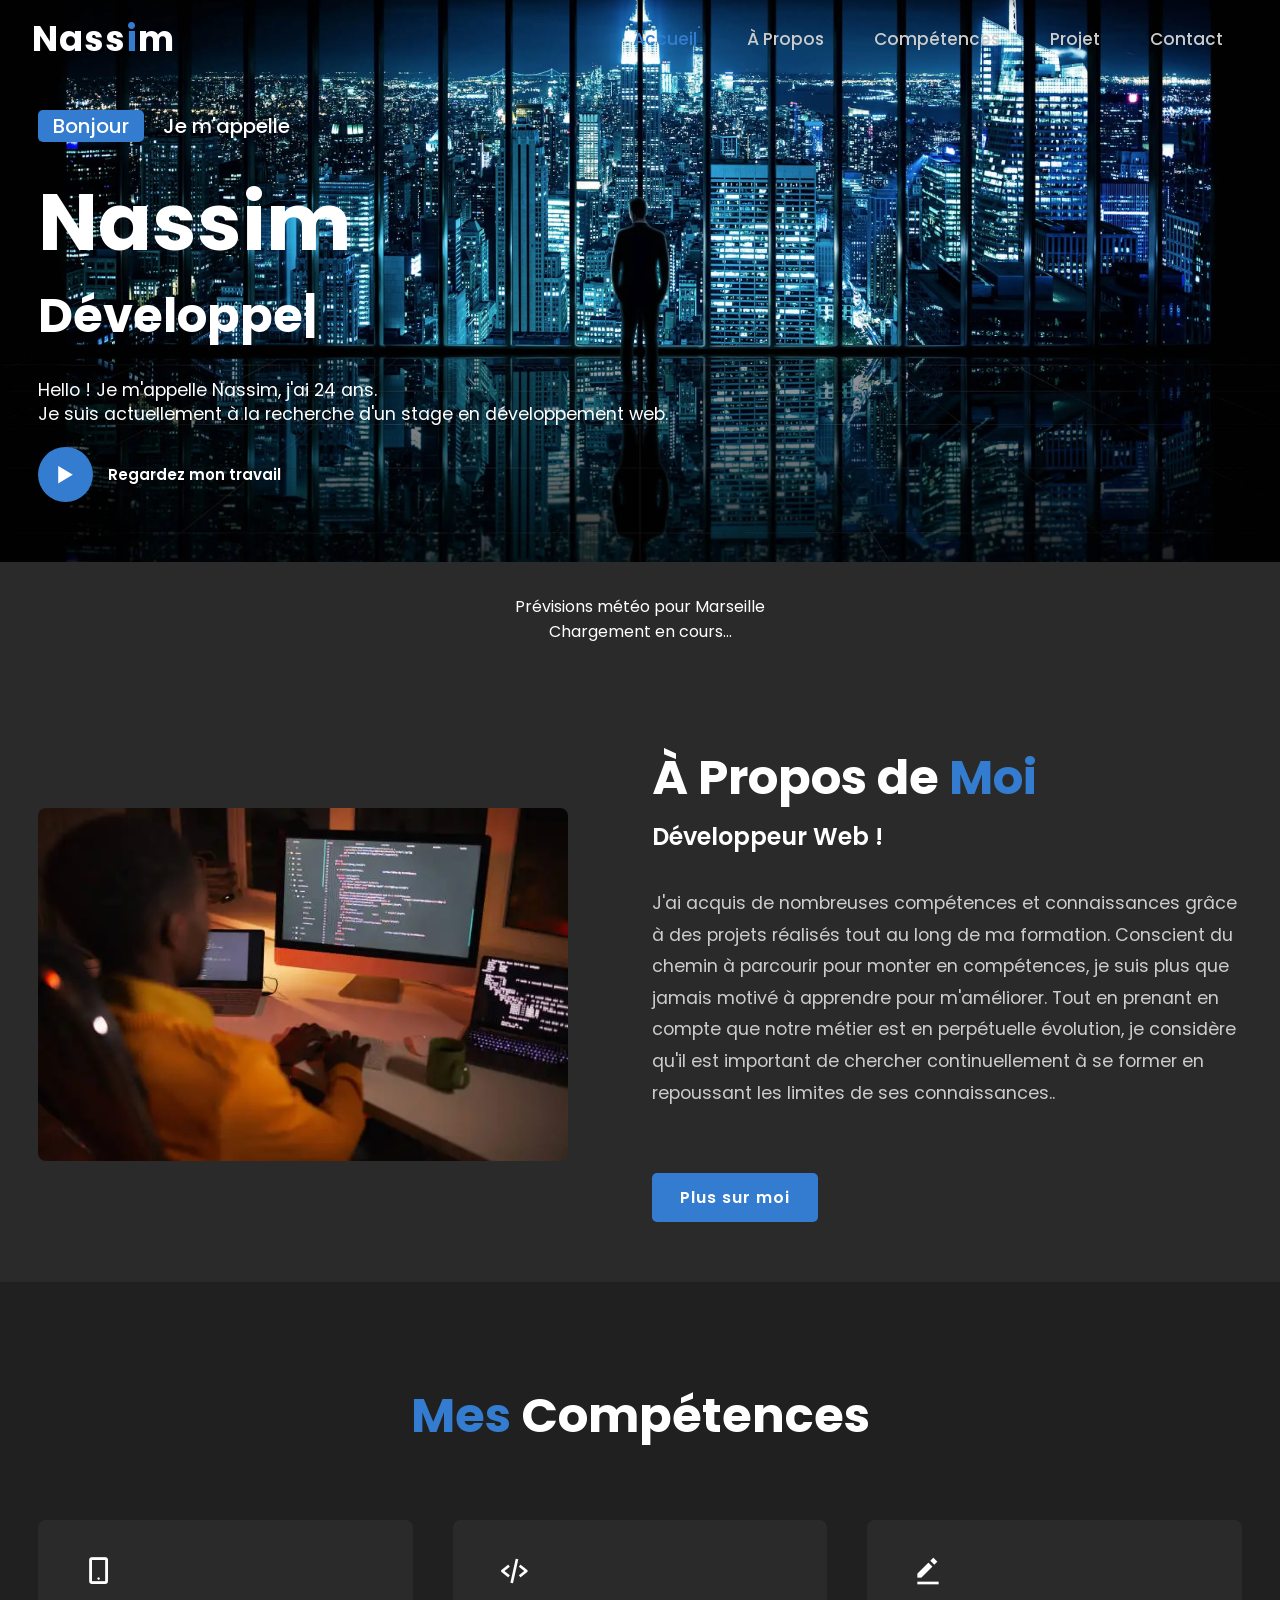
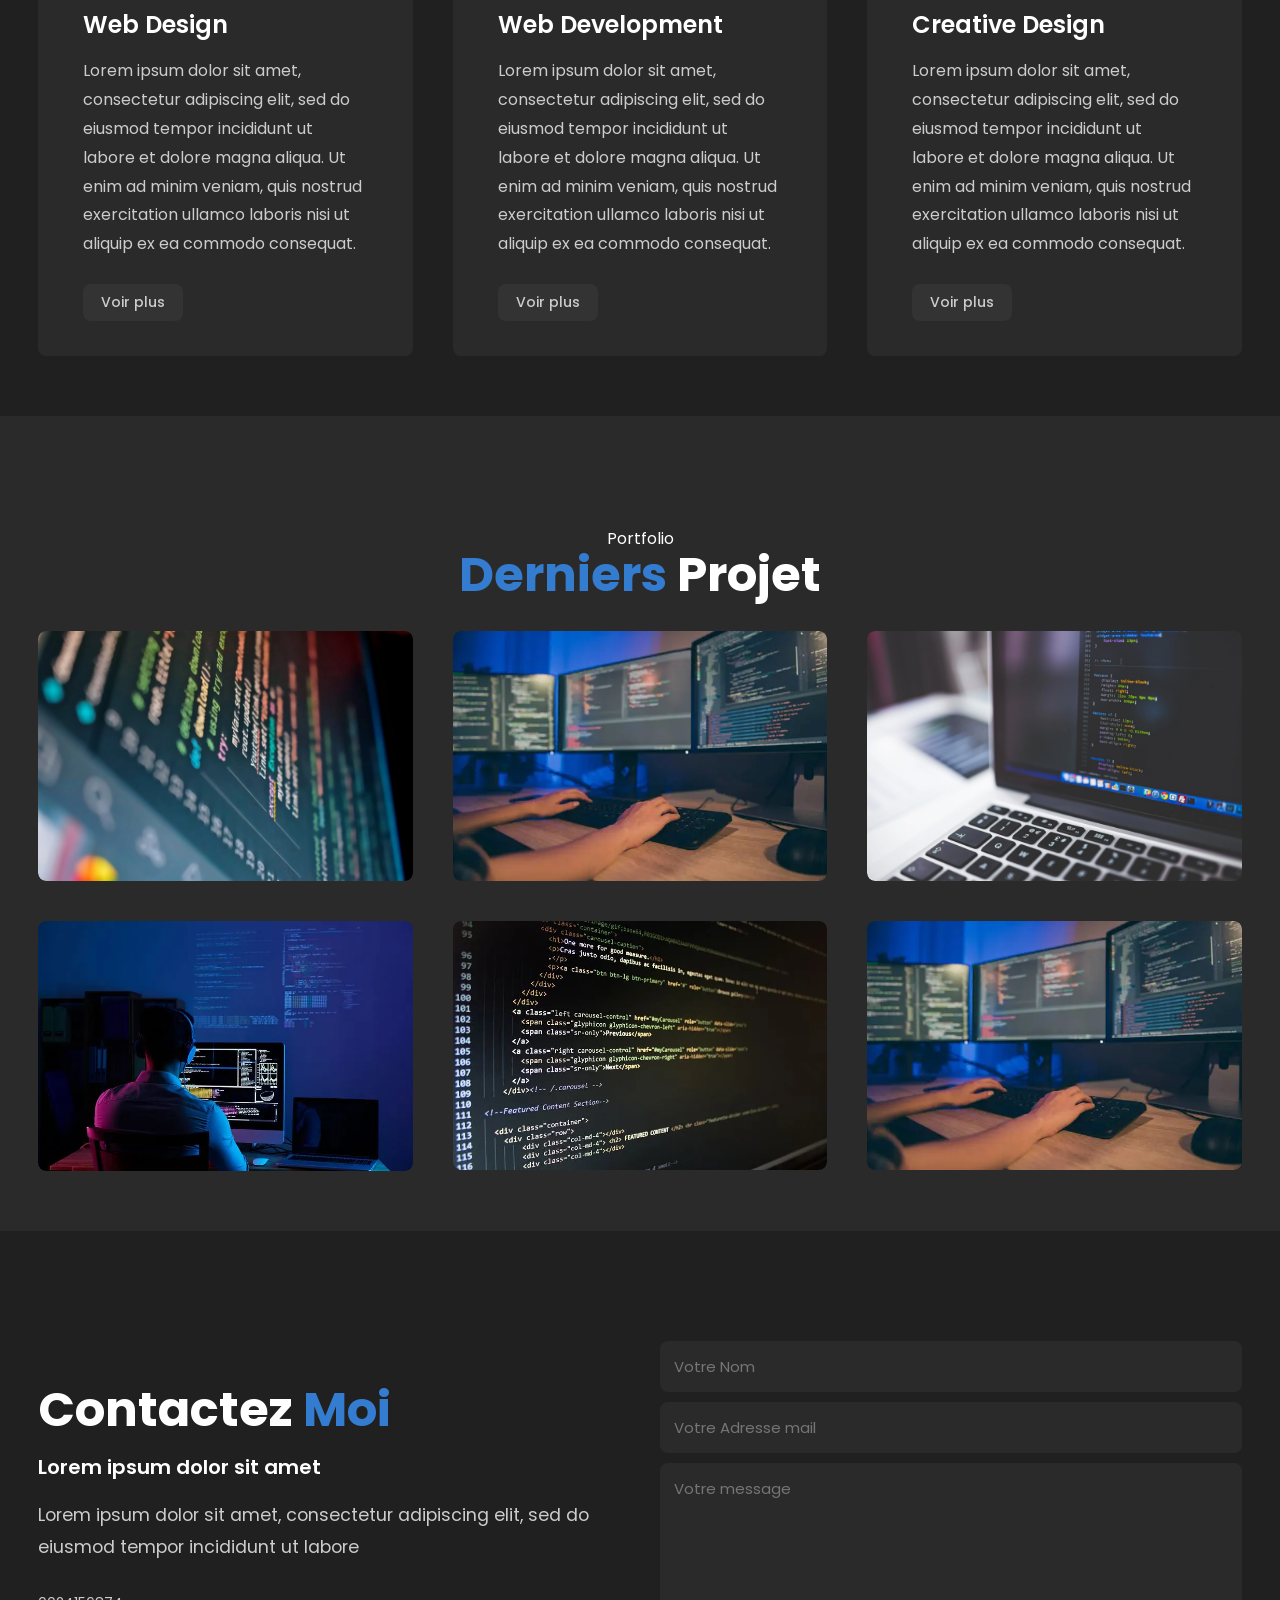
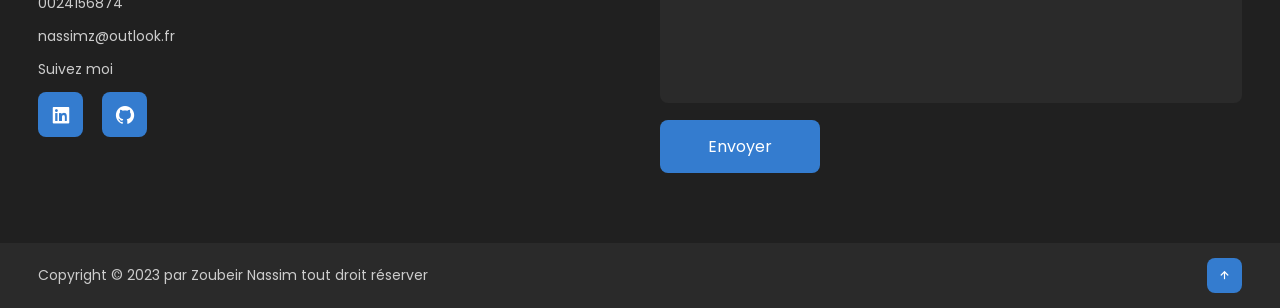
==== index.html @ 96581379 "ajout favicon" ====
<!DOCTYPE html>
<html lang="en">

<head>
    <meta charset="UTF-8">
    <meta http-equiv="X-UA-Compatible" content="IE=edge">
    <meta name="viewport" content="width=device-width, initial-scale=1.0">
    <title>Portfolio</title>
    <link rel="stylesheet" href="style.css">
    <link rel="icon" type="image/x-icon" href="/assets/img/Gotham.webp">
    <script src=" https://smtpjs.com/v3/smtp.js"></script>
    <link rel="stylesheet" href="https://unpkg.com/boxicons@latest/css/boxicons.min.css">
    <link rel="preconnect" href="https://fonts.googleapis.com">
    <link rel="preconnect" href="https://fonts.gstatic.com" crossorigin>
    <link href="https://fonts.googleapis.com/css2?family=Poppins:wght@300;400;500;600;700;800;900&display=swap"
        rel="stylesheet">
</head>

<body>
    <!-- NAVBAR -->
    <header>
        <a href="#" class="logo">Nass<span>i</span>m</a>

        <ul class="navlist">
            <li><a href="#home" class="active">Accueil</a></li>
            <li><a href="#about">À Propos</a></li>
            <li><a href="#services">Compétences</a></li>
            <li><a href="#portfolio">Projet</a></li>
            <li><a href="#contact">Contact</a></li>
        </ul>

        <div class="bx bx-menu" id="menu-icon">

        </div>
    </header>

    <!-- HOME -->
    <section class="home" id="home">
        <div class="home-text">
            <div class="slide">
                <span class="one">Bonjour</span>
                <span class="two" id="two">Je m'appelle</span>
            </div>
            <h1>Nassim</h1>
            <h2 id="dev">Développeur<span> Web.</span></h2>
            <p>Hello ! Je m'appelle Nassim, j'ai 24 ans. <br>
                Je suis actuellement à la recherche d'un stage en développement web.</p>
            <div class="button">
                <a href="https://github.com/NassimZoubeir" target="_blank" class="btn2"><span><i
                            class='bx bx-play'></i></span>Regardez mon travail</a>
            </div>
        </div>
    </section>

    <!-- ABOUT -->
    <div id="weather">
        <p>Prévisions météo pour Marseille</p>
        <p>Chargement en cours...</p>
    </div>

    <section class="about" id="about">
        <div class="about-img">
            <img src="assets/img/projet1.webp" alt="Image Goku">
        </div>

        <div class="about-text">
            <h2>À Propos de <span>Moi</span></h2>
            <h3>Développeur Web !</h3>
            <p>J'ai acquis de nombreuses compétences et connaissances grâce à des projets réalisés tout au long de ma
                formation.
                Conscient du chemin à parcourir pour monter en compétences, je suis plus que jamais motivé à apprendre
                pour
                m'améliorer.
                Tout en prenant en compte que notre métier est en perpétuelle évolution, je considère qu'il est
                important de
                chercher continuellement à se former en repoussant les limites de ses connaissances..</p>
            <a href="https://github.com/NassimZoubeir" target="_blank" class="btn">Plus sur moi</a>
        </div>
    </section>

    <!-- COMPETENCES -->
    <section class="services" id="services">
        <div class="main-text">
            <h2><span>Mes</span> Compétences</h2>
        </div>

        <div class="services-content">
            <div class="box">
                <div class="s-icons">
                    <i class='bx bx-mobile-alt'></i>
                </div>
                <h3>Web Design</h3>
                <p>Lorem ipsum dolor sit amet, consectetur adipiscing elit, sed do eiusmod tempor incididunt
                    ut labore et dolore magna aliqua. Ut enim ad minim veniam,
                    quis nostrud exercitation ullamco laboris nisi ut aliquip ex ea commodo consequat.
                </p>
                <a href="#" class="read">Voir plus</a>
            </div>

            <div class="box">
                <div class="s-icons">
                    <i class='bx bx-code-alt'></i>
                </div>
                <h3>Web Development</h3>
                <p>Lorem ipsum dolor sit amet, consectetur adipiscing elit, sed do eiusmod tempor incididunt
                    ut labore et dolore magna aliqua. Ut enim ad minim veniam,
                    quis nostrud exercitation ullamco laboris nisi ut aliquip ex ea commodo consequat.
                </p>
                <a href="#" class="read">Voir plus</a>
            </div>

            <div class="box">
                <div class="s-icons">
                    <i class='bx bxs-edit-alt'></i>
                </div>
                <h3>Creative Design</h3>
                <p>Lorem ipsum dolor sit amet, consectetur adipiscing elit, sed do eiusmod tempor incididunt
                    ut labore et dolore magna aliqua. Ut enim ad minim veniam,
                    quis nostrud exercitation ullamco laboris nisi ut aliquip ex ea commodo consequat.
                </p>
                <a href="#" class="read">Voir plus</a>
            </div>
        </div>
    </section>

    <!-- PROJET -->
    <section class="portfolio" id="portfolio">
        <div class="main-text">
            <p>Portfolio</p>
            <h2><span>Derniers</span> Projet</h2>
        </div>

        <div class="portfolio-content">
            <div class="row">
                <img src="assets/img/projet8.webp" alt="Projet 1" rel="preload">
                <div class="layer">
                    <h3> One Piece</h3>
                    <p>Site sur le manga One Piece</p>
                    <a href="https://github.com/NassimZoubeir/One-piece" target="_blank">
                        <i class='bx bx-link-external'></i>
                    </a>
                </div>
            </div>

            <div class="row">
                <img src="assets/img/projet2.webp" alt="Projet 2" rel="preload">
                <div class="layer">
                    <h3> Formulaire</h3>
                    <p>Formulaire d'inscription contenant une vérification</p>
                    <a href="https://github.com/NassimZoubeir/Formulaire-Js" target="_blank">
                        <i class='bx bx-link-external'></i>
                    </a>
                </div>
            </div>

            <div class="row">
                <img src="assets/img/projet3.webp" alt="Projet 3" rel="preload">
                <div class="layer">
                    <h3> Cinéma</h3>
                    <p>Site sur le cinéma permettant de rechercher des films</p>
                    <a href="https://github.com/NassimZoubeir/Projet-Film">
                        <i class='bx bx-link-external'></i>
                    </a>
                </div>
            </div>

            <div class="row">
                <img src="assets/img/projet4.webp" alt="Projet 4" rel="preload">
                <div class="layer">
                    <h3>Marvel</h3>
                    <p>Appel à une API marvel affichant des personnages et leurs caractéristiques</p>
                    <a href="https://github.com/NassimZoubeir/Api-Marvel" target="_blank">
                        <i class='bx bx-link-external'></i>
                    </a>
                </div>
            </div>

            <div class="row">
                <img src="assets/img/projet5.webp" alt="Projet 5" rel="preload">
                <div class="layer">
                    <h3>Projet Chien</h3>
                    <p>Création d'un chien en HTML CSS</p>
                    <a href="https://github.com/NassimZoubeir/Projet-Chien">
                        <i class='bx bx-link-external'></i>
                    </a>
                </div>
            </div>

            <div class="row">
                <img src="assets/img/projet2.webp" alt="Projet 6" rel="preload">
                <div class="layer">
                    <h3> Visual Design</h3>
                    <p>Check out 10 Best Design's updates for the top web design &
                        development companies.</p>
                    <a href="#">
                        <i class='bx bx-link-external'></i>
                    </a>
                </div>
            </div>
        </div>
    </section>

    <!-- CONTACT -->
    <section class="contact" id="contact">
        <div class="contact-text">
            <h2>Contactez <span>Moi</span></h2>
            <h3>Lorem ipsum dolor sit amet</h3>
            <p>Lorem ipsum dolor sit amet, consectetur adipiscing elit, sed do eiusmod tempor incididunt ut labore</p>
            <div class="list">
                <ul>
                    <li><a href="#">0024156874</a></li>
                    <li><a href="#">nassimz@outlook.fr</a></li>
                    <li><a href="#">Suivez moi</a></li>
                </ul>
            </div>

            <div class="contact-icons">
                <a href="https://www.linkedin.com/in/nassim-zoubeir-7a079b218/" target="_blank"><i
                        class='bx bxl-linkedin-square'></i></a>
                <a href="https://github.com/NassimZoubeir?tab=overview&from=2023-05-01&to=2023-05-08" target="_blank"><i
                        class='bx bxl-github'></i></a>
            </div>
        </div>

        <div class="contact-form">
            <form action="#" class="form-contact">
                <input id="name" type="text" placeholder="Votre Nom">
                <input id="email" type="email" placeholder="Votre Adresse mail" required>
                <textarea id="message" cols="35" rows="10" placeholder="Votre message"></textarea>
                <input id="submit" type="submit" value="Envoyer" class="submit">
            </form>
        </div>
    </section>

    <!-- FOOTER  -->
    <div class="end">
        <div class="last-text">
            <p>Copyright © 2023 par Zoubeir Nassim tout droit réserver</p>
        </div>

        <div class="top">
            <a href="#home"><i class='bx bx-up-arrow-alt'></i></a>
        </div>
    </div>

    <script src="main.js"></script>
</body>

</html>
---- style.css ----
* {
    padding: 0;
    margin: 0;
    box-sizing: border-box;
    font-family: 'Poppins', sans-serif;
    text-decoration: none;
    list-style: none;
    scroll-behavior: smooth;
}

:root {
    --bg-color: #2a2a2a;
    --second-bg-color: #202020;
    --text-color: #fff;
    --second-color: #ccc;
    --main-color: rgb(52, 124, 207);
    --big-font: 5rem;
    --h2-font: 3rem;
    --p-font: 1.1rem;
}

body {
    background-color: var(--bg-color);
    color: var(--text-color)
}

/*----------------------------------------------------------------------------------- NAVBAR -------------------------------------------------------------------------------------- */
header {
    position: fixed;
    width: 100%;
    top: 0;
    right: 0;
    z-index: 1000;
    display: flex;
    align-items: center;
    justify-content: space-between;
    background: transparent;
    padding: 22px 15%;
    border-bottom: 1px solid transparent;
    transition: all .45s ease;
}

.logo {
    color: var(--text-color);
    font-size: 35px;
    font-weight: 700;
    letter-spacing: 1px;
}

span {
    color: var(--main-color);
}

.navlist {
    display: flex;
}

.navlist a {
    color: var(--second-color);
    font-size: 17px;
    font-weight: 500;
    margin: 0 25px;
    transition: all .45s ease;
}

.navlist a:hover {
    color: var(--main-color)
}

.navlist a.active {
    color: var(--main-color)
}

#menu-icon {
    font-size: 35px;
    color: var(--text-color);
    z-index: 10001;
    cursor: pointer;
    margin-left: 25px;
    display: none;
}

/*----------------------------------------------------------------------------------- HOME -------------------------------------------------------------------------------------- */
section {
    padding: 160px 15% 120px;
    height: 100vh;
}

.home {
    position: relative;
    width: 100%;
    background-image: url(/assets/img/Gotham.webp);
    background-size: cover;
    background-position: center;
    display: flex;
    align-items: center;
    justify-content: flex-start;
}

.slide {
    margin-bottom: 20px;
}

.one {
    display: inline-block;
    margin-right: 15px;
    height: 32px;
    padding: 0 15px;
    line-height: 32px;
    font-size: 20px;
    font-weight: 500;
    border-radius: 5px;
    background: var(--main-color);
    color: var(--text-color);
}

.two {
    display: inline-block;
    font-size: 20px;
    font-weight: 500;
}

#two {
    color: var(--text-color);
}

.home-text h1 {
    font-size: var(--big-font);
    font-weight: 700;
    color: var(--text-color);
    margin: 0 0 8px;
}

.home-text h2 {
    color: var(--text-color);
    margin: 0 0 35px;
    font-size: 3rem;
    font-weight: 700;
    line-height: 1.1;
}

.home-text p {
    color: var(--text-color);
    font-size: var(--p-font);
    line-height: 1.4;
    margin-bottom: 20px;

}

.button {
    display: inline-flex;
    align-items: center;
    justify-content: center;
}

.btn2 {
    display: inline-flex;
    align-items: center;
    justify-content: center;
    font-size: 15px;
    font-weight: 600;
    color: var(--text-color);
}

.btn2 span i {
    height: 55px;
    width: 55px;
    background: var(--main-color);
    color: var(--text-color);
    display: flex;
    align-items: center;
    justify-content: center;
    font-size: 35px;
    border-radius: 50%;
    margin-right: 15px;
    transition: all .45s ease;
}

.btn2 span i:hover {
    transform: scale(1.1) translateY(5px);
}

header.sticky {
    background: var(--bg-color);
    border-bottom: 1px solid #ffffff1a;
    padding: 12px 15%;
}

/*----------------------------------------------------------------------------------- ABOUT -------------------------------------------------------------------------------------- */
#weather {
    text-align: center;
    margin-top: 2rem;
}

.about {
    display: grid;
    grid-template-columns: repeat(2, 1fr);
    align-items: center;
    gap: 1.5rem;
}

.about-img img {
    max-width: 530px;
    height: auto;
    width: 100%;
    border-radius: 8px;
}

.about-text h2 {
    font-size: var(--h2-font);
    line-height: 1;
}

.about-text h3 {
    font-size: 24px;
    font-weight: 600;
    color: var(--text-color);
    line-height: 1.7;
    margin: 15px 0 30px;
}

.about-text p {
    color: var(--second-color);
    font-size: var(--p-font);
    line-height: 1.8;
    margin-bottom: 4rem;
}
.btn {
    display: inline-block;
    padding: 12px 28px;
    background: var(--main-color);
    border-radius: 5px;
    color: var(--text-color);
    font-size: 1rem;
    letter-spacing: 1px;
    font-weight: 600;
    transition: all .45s ease;
}

.btn:hover {
    transform: scale(0.9);
}

/*---------------------------------------------------------------------------------- COMPETENCES -------------------------------------------------------------------------------------- */
.services {
    background: var(--second-bg-color);
}

.main-text h2 {
    text-align: center;
    font-size: var(--h2-font);
    line-height: 1;
}

.services-content {
    display: grid;
    grid-template-columns: repeat(auto-fit, minmax(250px, auto));
    align-items: center;
    gap: 2.5rem;
    margin-top: 5rem;
}

.box {
    background: var(--bg-color);
    padding: 35px 45px;
    border-radius: 8px;
    transition: all .45s ease;
}

.s-icons i {
    font-size: 32px;
    margin-bottom: 20px;
}

.box h3 {
    font-size: 24px;
    font-weight: 600;
    color: var(--text-color);
    margin-bottom: 15px;
}

.box p {
    color: var(--second-color);
    font-size: 1rem;
    line-height: 1.8;
    margin-bottom: 25px;
}

.read {
    display: inline-block;
    padding: 8px 18px;
    background: #333333;
    color: var(--second-color);
    font-size: 14px;
    font-weight: 500;
    border-radius: 8px;
    transition: all .45s ease;
}

.read:hover {
    letter-spacing: 1px;
    background: #ffffff99;
    color: var(--text-color);
}

.box:hover {
    transform: translateY(-8px);
    cursor: pointer;
}

/*----------------------------------------------------------------------------------- PROJET -------------------------------------------------------------------------------------- */
.portfolio-content {
    display: grid;
    grid-template-columns: repeat(auto-fit, minmax(350px, auto));
    align-items: center;
    gap: 2.5rem;
    margin-top: 2rem;
}

.main-text {
    text-align: center;
}

.row {
    position: relative;
    overflow: hidden;
    border-radius: 8px;
    cursor: pointer;
}

.row img {
    width: 100%;
    border-radius: 8px;
    display: block;
    transition: transform 0.5s;
}

.layer {
    width: 100%;
    height: 0;
    background: linear-gradient(rgba(0, 0, 0, 0.1), rgba(33, 106, 154, 1));
    position: absolute;
    border-radius: 8px;
    left: 0;
    bottom: 0;
    overflow: hidden;
    display: flex;
    flex-direction: column;
    align-items: center;
    justify-content: center;
    text-align: center;
    padding: 0 40px;
    transition: height 0.5s;
}

.layer h3 {
    font-size: 20px;
    font-weight: 600;
    margin-bottom: 15px;
}

.layer p {
    color: var(--second-color);
    font-size: 1rem;
    line-height: 1.8;
}

.layer i {
    color: var(--main-color);
    margin-top: 20px;
    font-size: 20px;
    background: var(--text-color);
    width: 60px;
    height: 60px;
    display: flex;
    align-items: center;
    justify-content: center;
    border-radius: 50%;
}

.row:hover img {
    transform: scale(1.1);
}

.row:hover .layer {
    height: 100%;
}

/*----------------------------------------------------------------------------------- CONTACT -------------------------------------------------------------------------------------- */
.contact {
    background: var(--second-bg-color);
    display: grid;
    grid-template-columns: repeat(2, 1fr);
    align-items: center;
    gap: 2.5rem;
}

.contact-text h2 {
    font-size: var(--h2-font);
    line-height: 1;
}

.contact-text h3 {
    color: var(--text-color);
    margin: 18px 0;
    font-size: 20px;
    font-weight: 600;
}

.contact-text p {
    color: var(--second-color);
    font-size: var(--p-font);
    line-height: 1.8;
    margin-bottom: 30px;
}

.list li {
    margin-bottom: 12px;
}

.list li a {
    display: block;
    color: var(--second-color);
    font-size: 14px;
    transition: all .45s ease;
}

.list li a:hover {
    color: var(--text-color);
    transform: translateX(5px);
}

.contact-icons i {
    height: 45px;
    width: 45px;
    background: var(--main-color);
    color: var(--text-color);
    font-size: 22px;
    display: inline-flex;
    align-items: center;
    justify-content: center;
    border-radius: 8px;
    margin-right: 15px;
    transition: all .45s ease;
}

.contact-icons i:hover {
    background: var(--text-color);
    color: var(--main-color);
}

.contact-form form {
    position: relative;
}

.contact-form form input,
form textarea {
    width: 100%;
    padding: 14px;
    background: var(--bg-color);
    color: var(--text-color);
    border: none;
    outline: none;
    font-size: 15px;
    border-radius: 8px;
    margin-bottom: 10px;
}

.contact-form textarea {
    resize: none;
    height: 240px;
}

.contact-form .submit {
    display: inline-block;
    font-size: 16px;
    background: var(--main-color);
    color: var(--text-color);
    width: 160px;
    transition: all .45s ease;
}

.contact-form .submit:hover {
    transform: scale(1.1);
    cursor: pointer;
}

.end {
    padding: 20px 15%;
    display: flex;
    flex-wrap: wrap;
    align-items: center;
    justify-content: space-between;
    gap: 2rem;
    background: var(--bg-color);
}

.last-text p {
    color: var(--second-color);
    font-size: 14px;
}

.top i {
    padding: 10px;
    border-radius: 8px;
    font-size: 15px;
    color: var(--text-color);
    background: var(--main-color);
}

/*----------------------------------------------------------------------------------- MEDIA QUERIE -------------------------------------------------------------------------------------- */
@media (max-width: 1480px) {
    header {
        padding: 12px 2.5%;
        transition: .1s;
    }

    .header.sticky {
        padding: 10px 2.5%;
        transition: .1s;
    }

    section {
        padding: 110px 3% 60px;
        height: 100%;
    }

    .end {
        padding: 15px 3%;
    }
}

@media (max-width: 1100px) {
    :root {
        --big-font: 4rem;
        --h2-font: 2.5rem;
        --p-font: 1rem;
        transition: .1s;
    }

    .home-text h2 {
        font-size: 2.5rem;
    }

    .home {
        height: 87vh;
    }
}

@media (max-width: 920px) {
    .about {
        grid-template-columns: 1fr;
    }

    .about-img {
        text-align: center;
        order: 0;
    }


    .contact {
        grid-template-columns: 1fr;
    }
}

@media (max-width: 840px) {
    #menu-icon {
        display: block;
    }

    .navlist {
        position: absolute;
        top: -1000px;
        right: 0;
        left: 0;
        display: flex;
        flex-direction: column;
        background: var(--bg-color);
        text-align: left;
        transition: all .45s ease;
    }

    .navlist a {
        display: block;
        margin: 17px;
        font-size: 20px;
        transition: all .45s ease;
        color: var(--text-color);
    }

    .navlist a:hover {
        color: var(--main-color);
    }

    .navlist a.active {
        color: var(--text-color);
    }

    .navlist.open {
        top: 100%;
    }
}
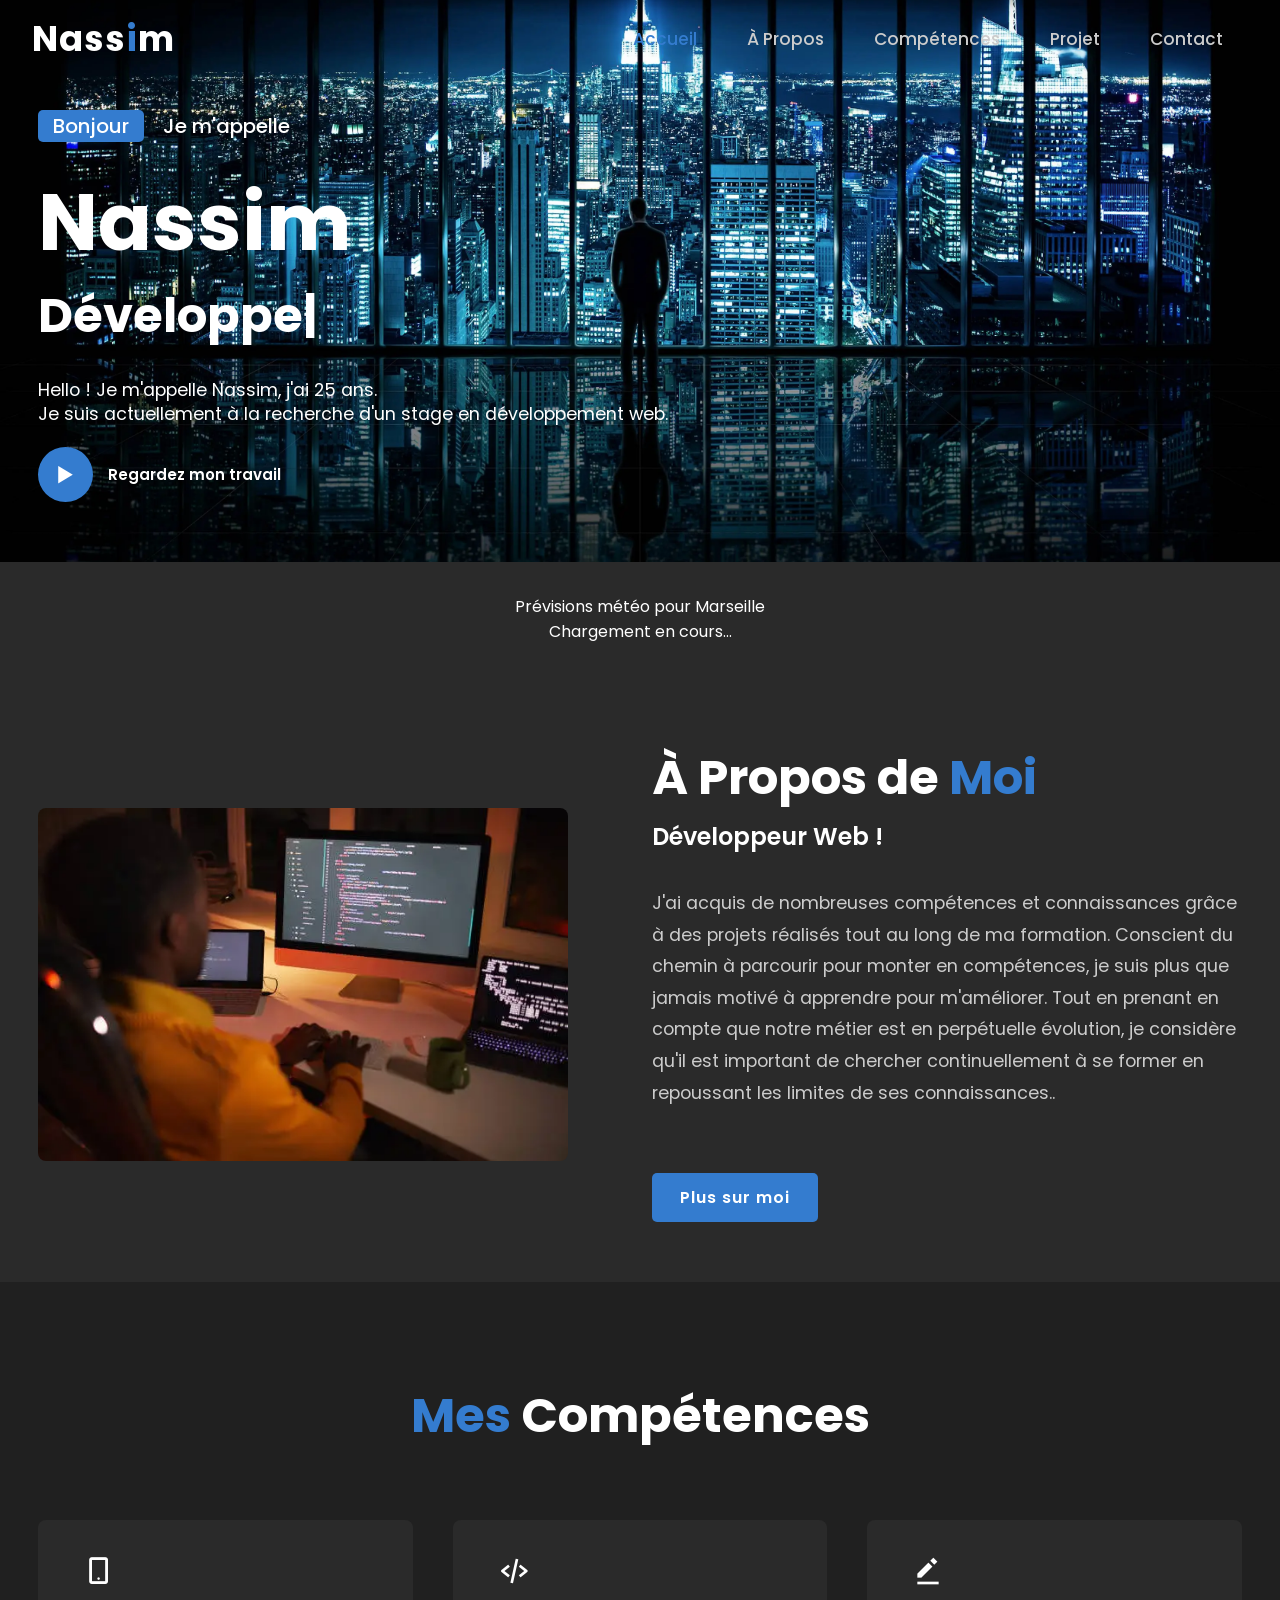
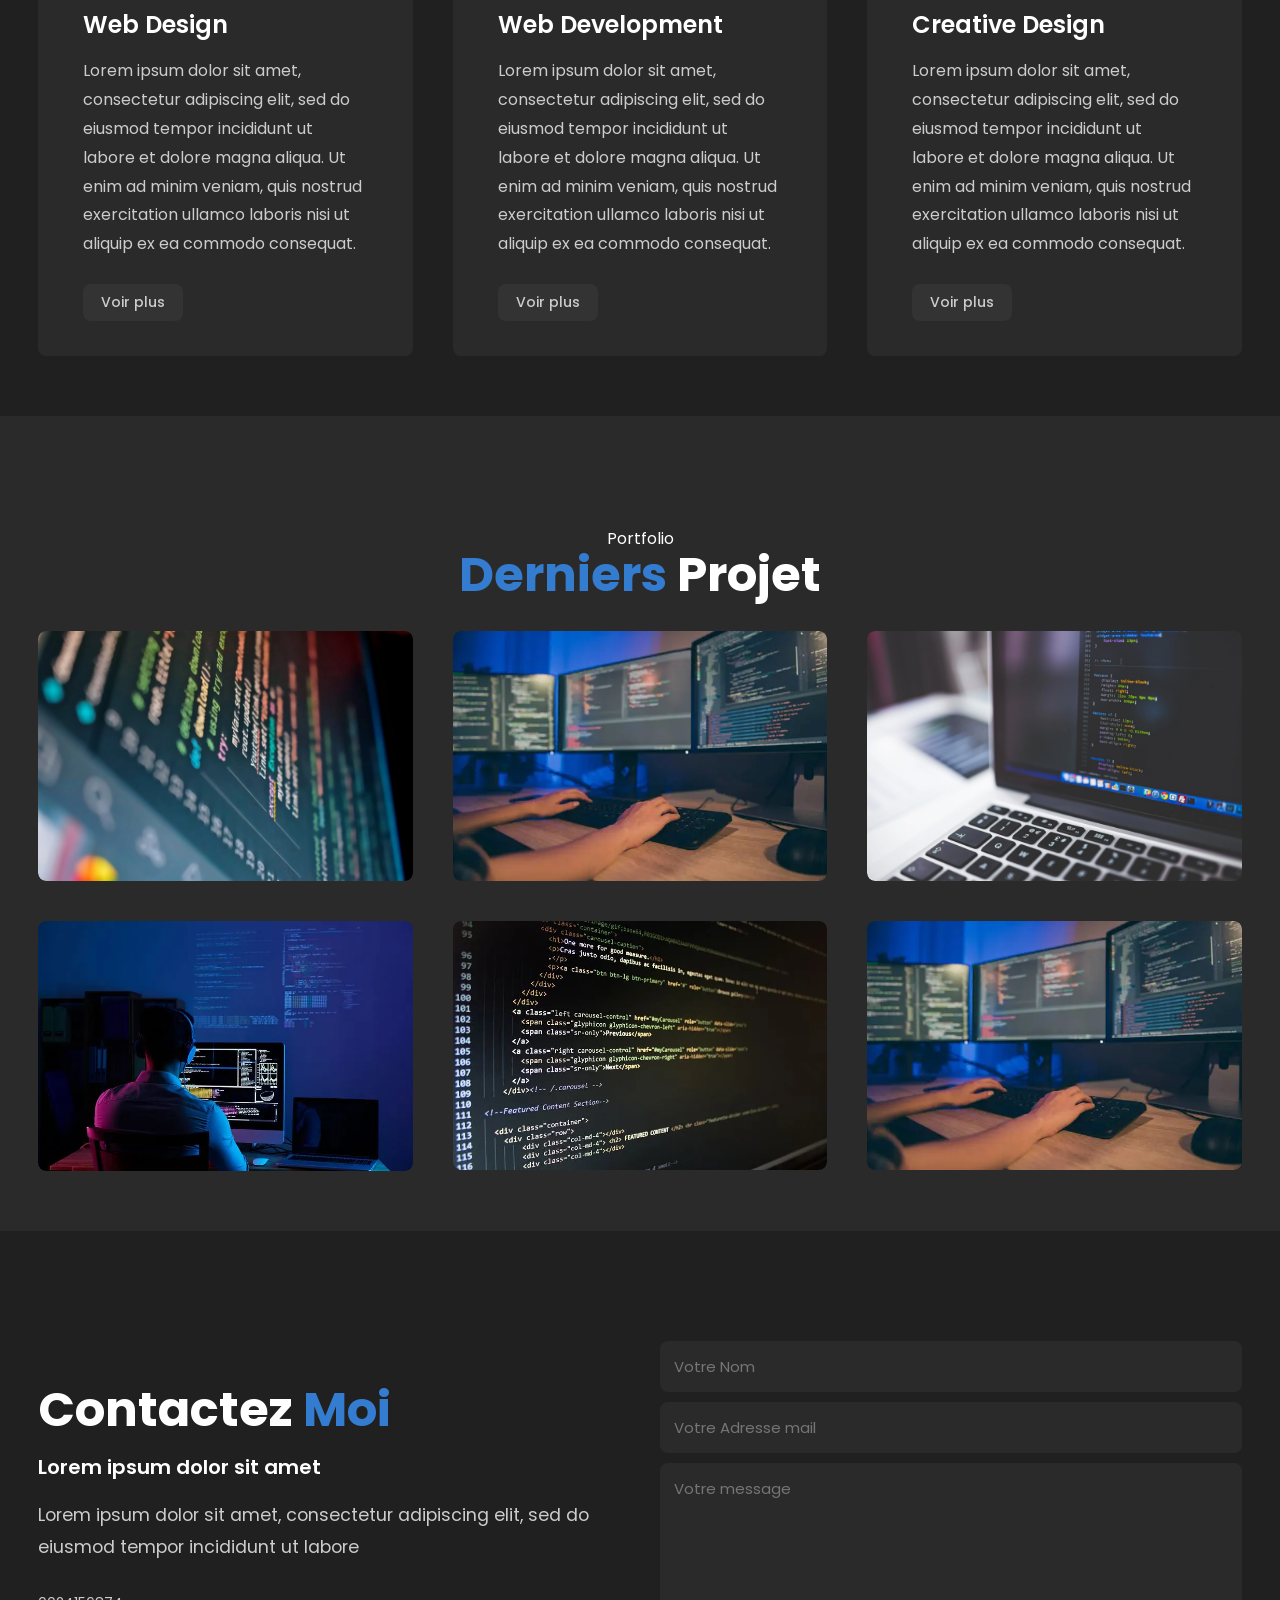
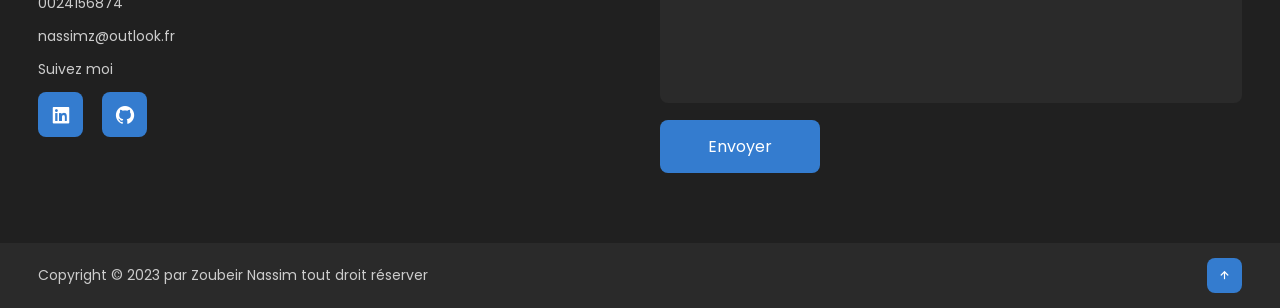
==== commit e3c33060: "changement age" ====
--- a/index.html
+++ b/index.html
@@ -43,7 +43,7 @@
             </div>
             <h1>Nassim</h1>
             <h2 id="dev">Développeur<span> Web.</span></h2>
-            <p>Hello ! Je m'appelle Nassim, j'ai 24 ans. <br>
+            <p>Hello ! Je m'appelle Nassim, j'ai 25 ans. <br>
                 Je suis actuellement à la recherche d'un stage en développement web.</p>
             <div class="button">
                 <a href="https://github.com/NassimZoubeir" target="_blank" class="btn2"><span><i
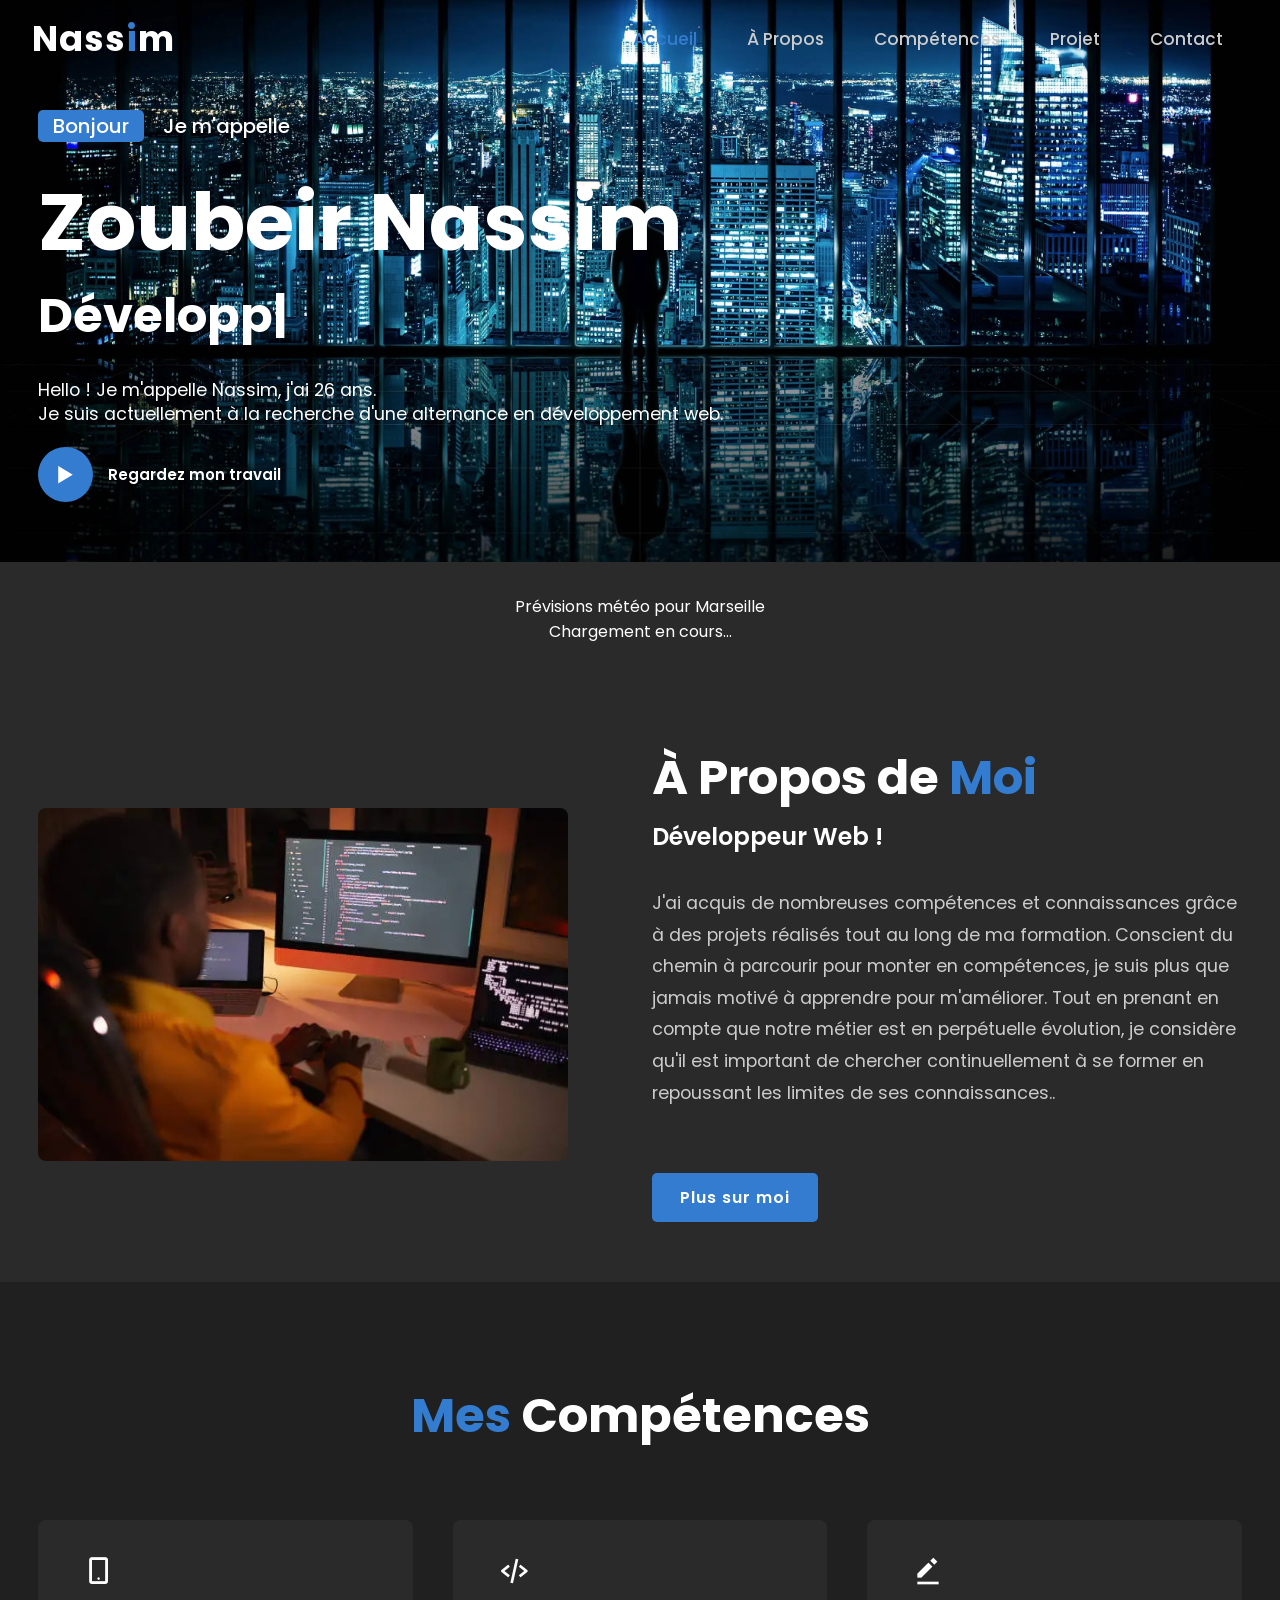
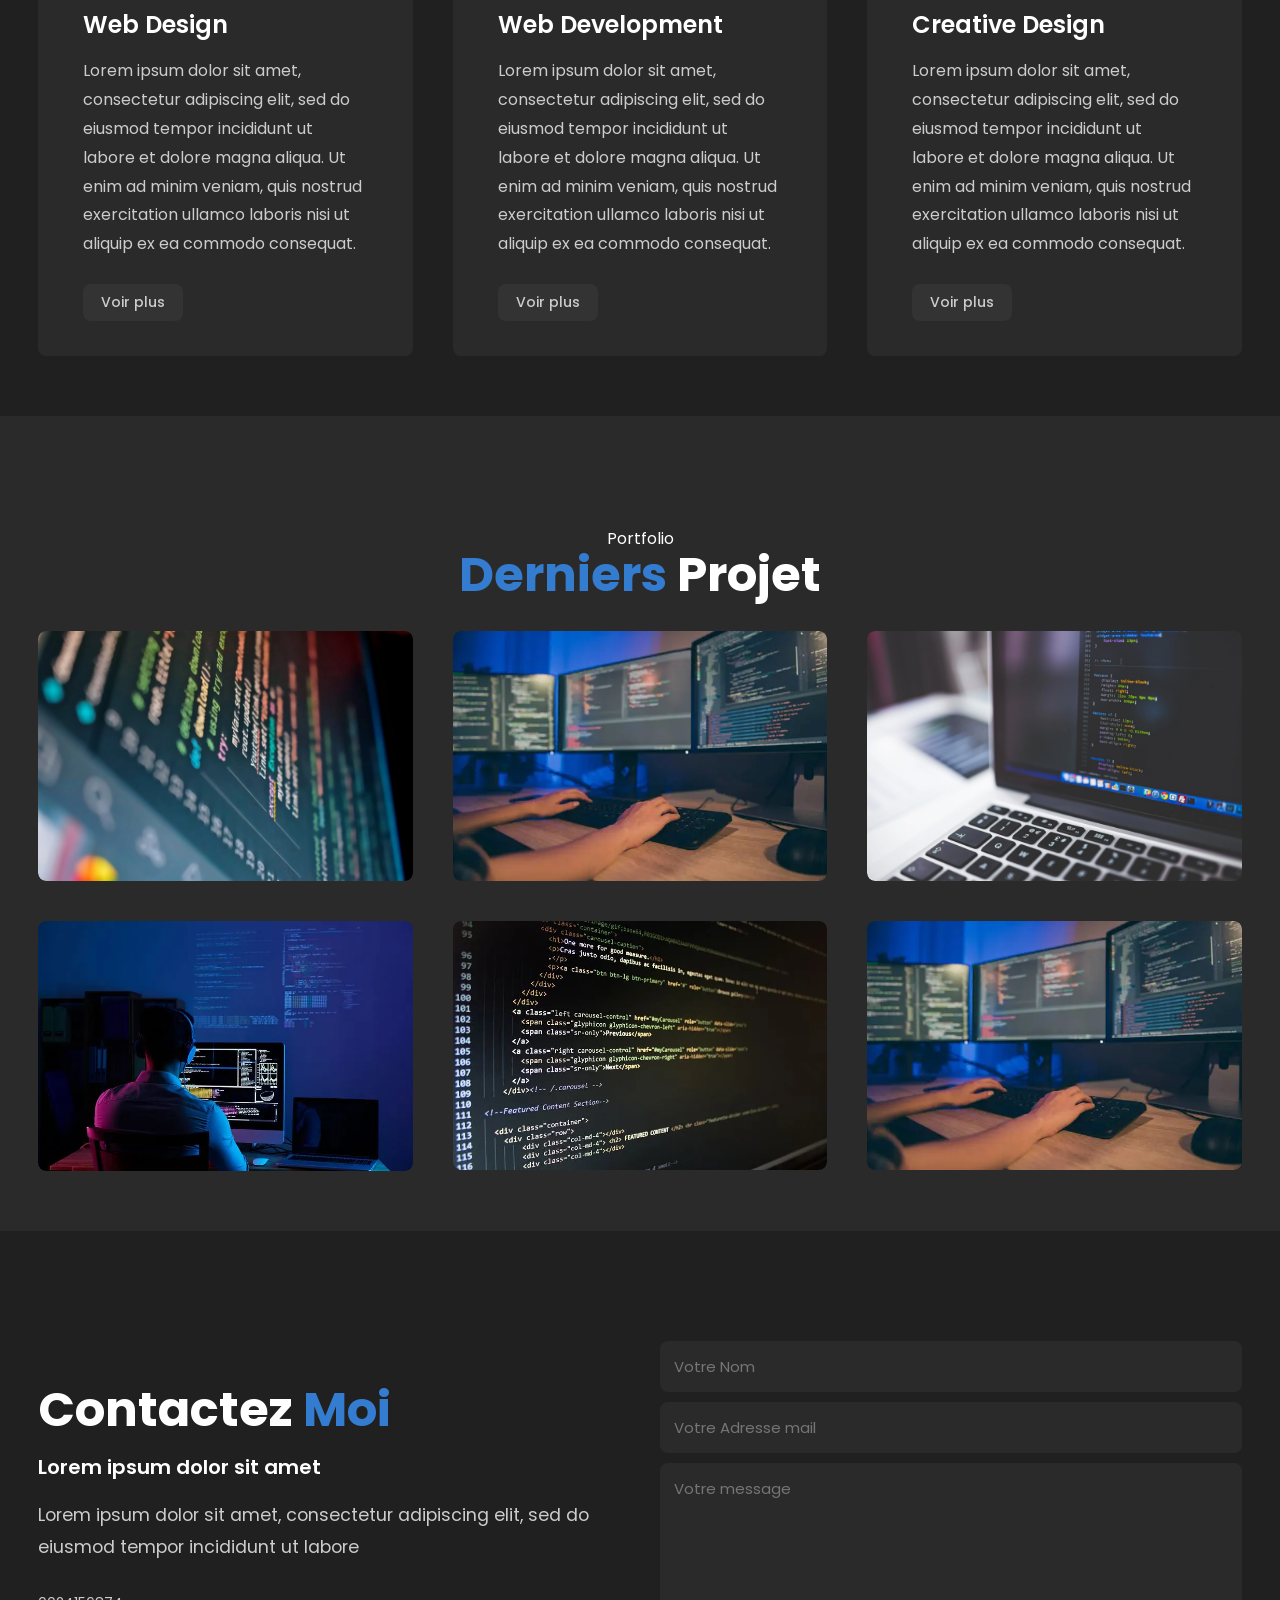
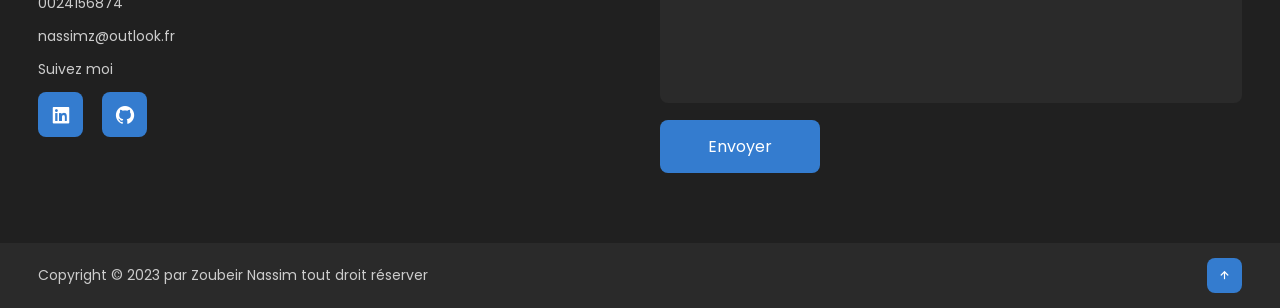
==== commit 6ac241ba: "modif 2" ====
--- a/index.html
+++ b/index.html
@@ -41,10 +41,10 @@
                 <span class="one">Bonjour</span>
                 <span class="two" id="two">Je m'appelle</span>
             </div>
-            <h1>Nassim</h1>
+            <h1> Zoubeir Nassim</h1>
             <h2 id="dev">Développeur<span> Web.</span></h2>
-            <p>Hello ! Je m'appelle Nassim, j'ai 25 ans. <br>
-                Je suis actuellement à la recherche d'un stage en développement web.</p>
+            <p>Hello ! Je m'appelle Nassim, j'ai 26 ans. <br>
+                Je suis actuellement à la recherche d'une alternance en développement web.</p>
             <div class="button">
                 <a href="https://github.com/NassimZoubeir" target="_blank" class="btn2"><span><i
                             class='bx bx-play'></i></span>Regardez mon travail</a>
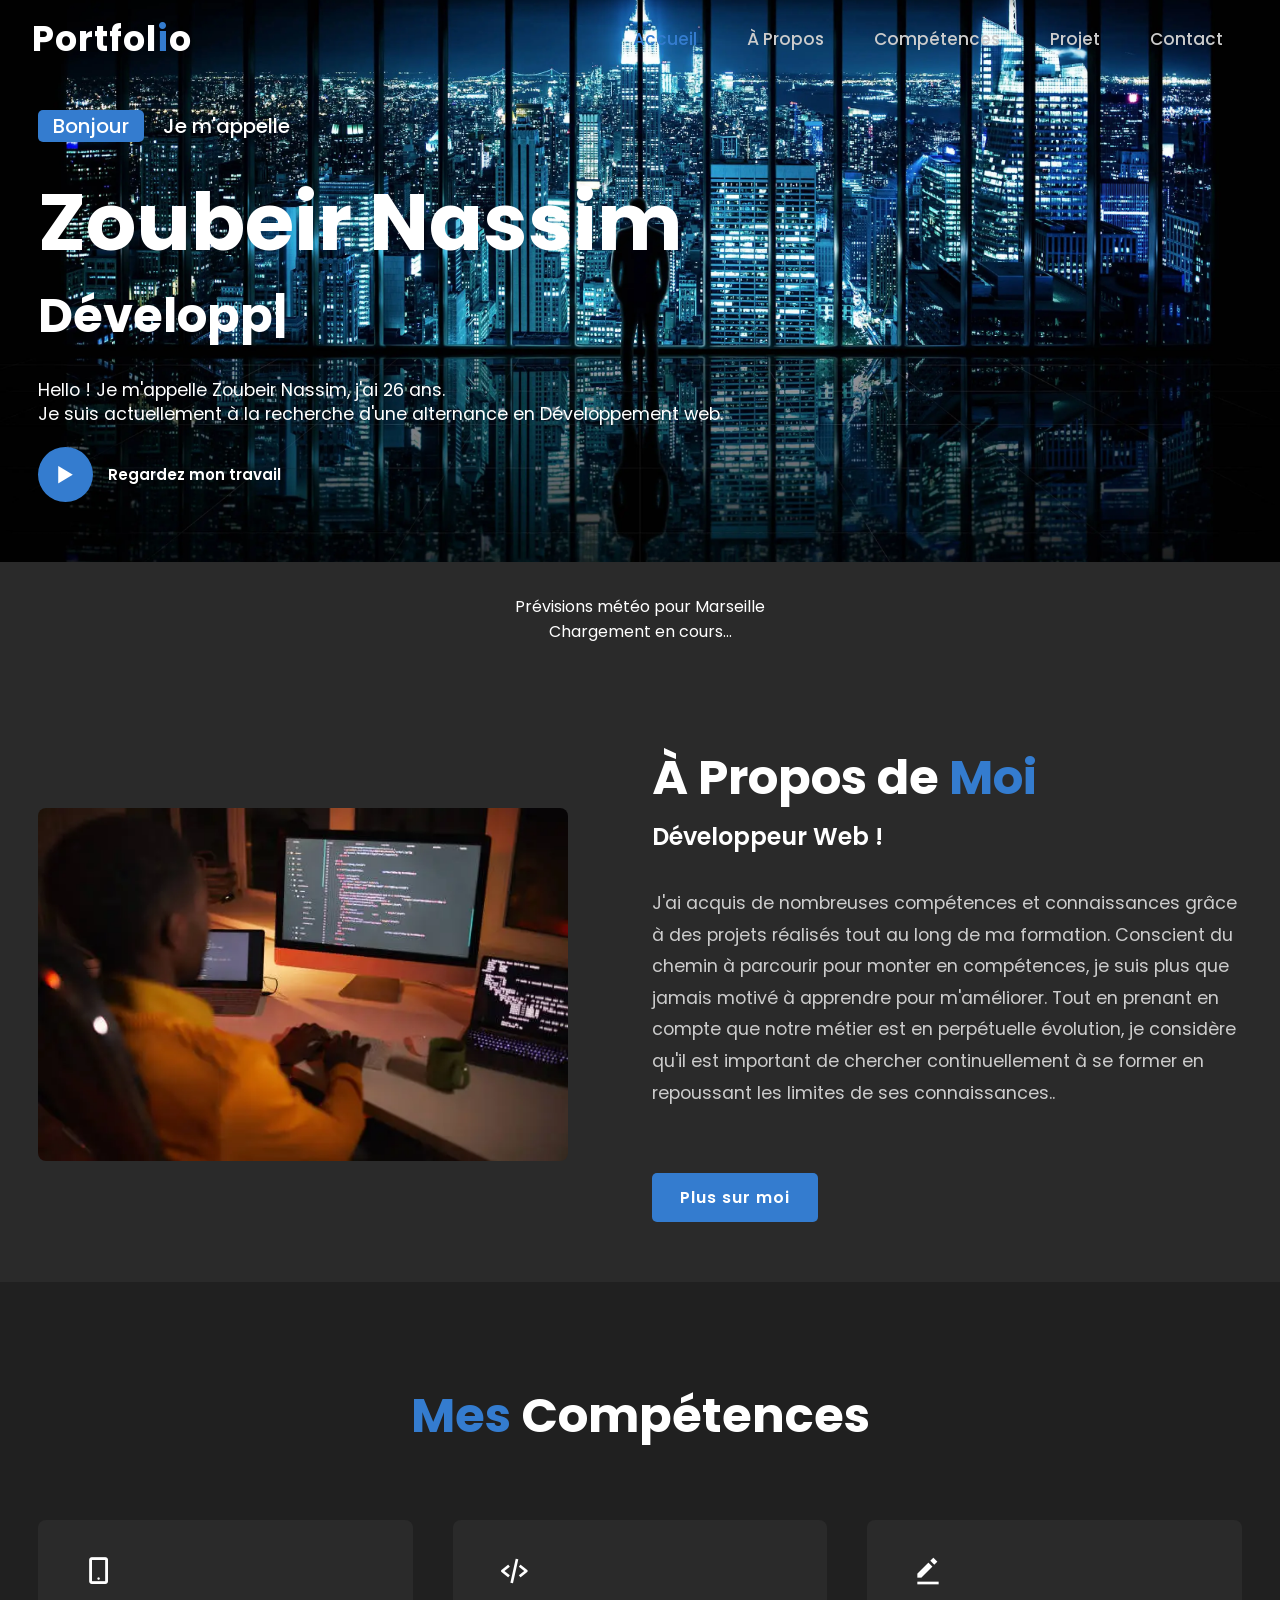
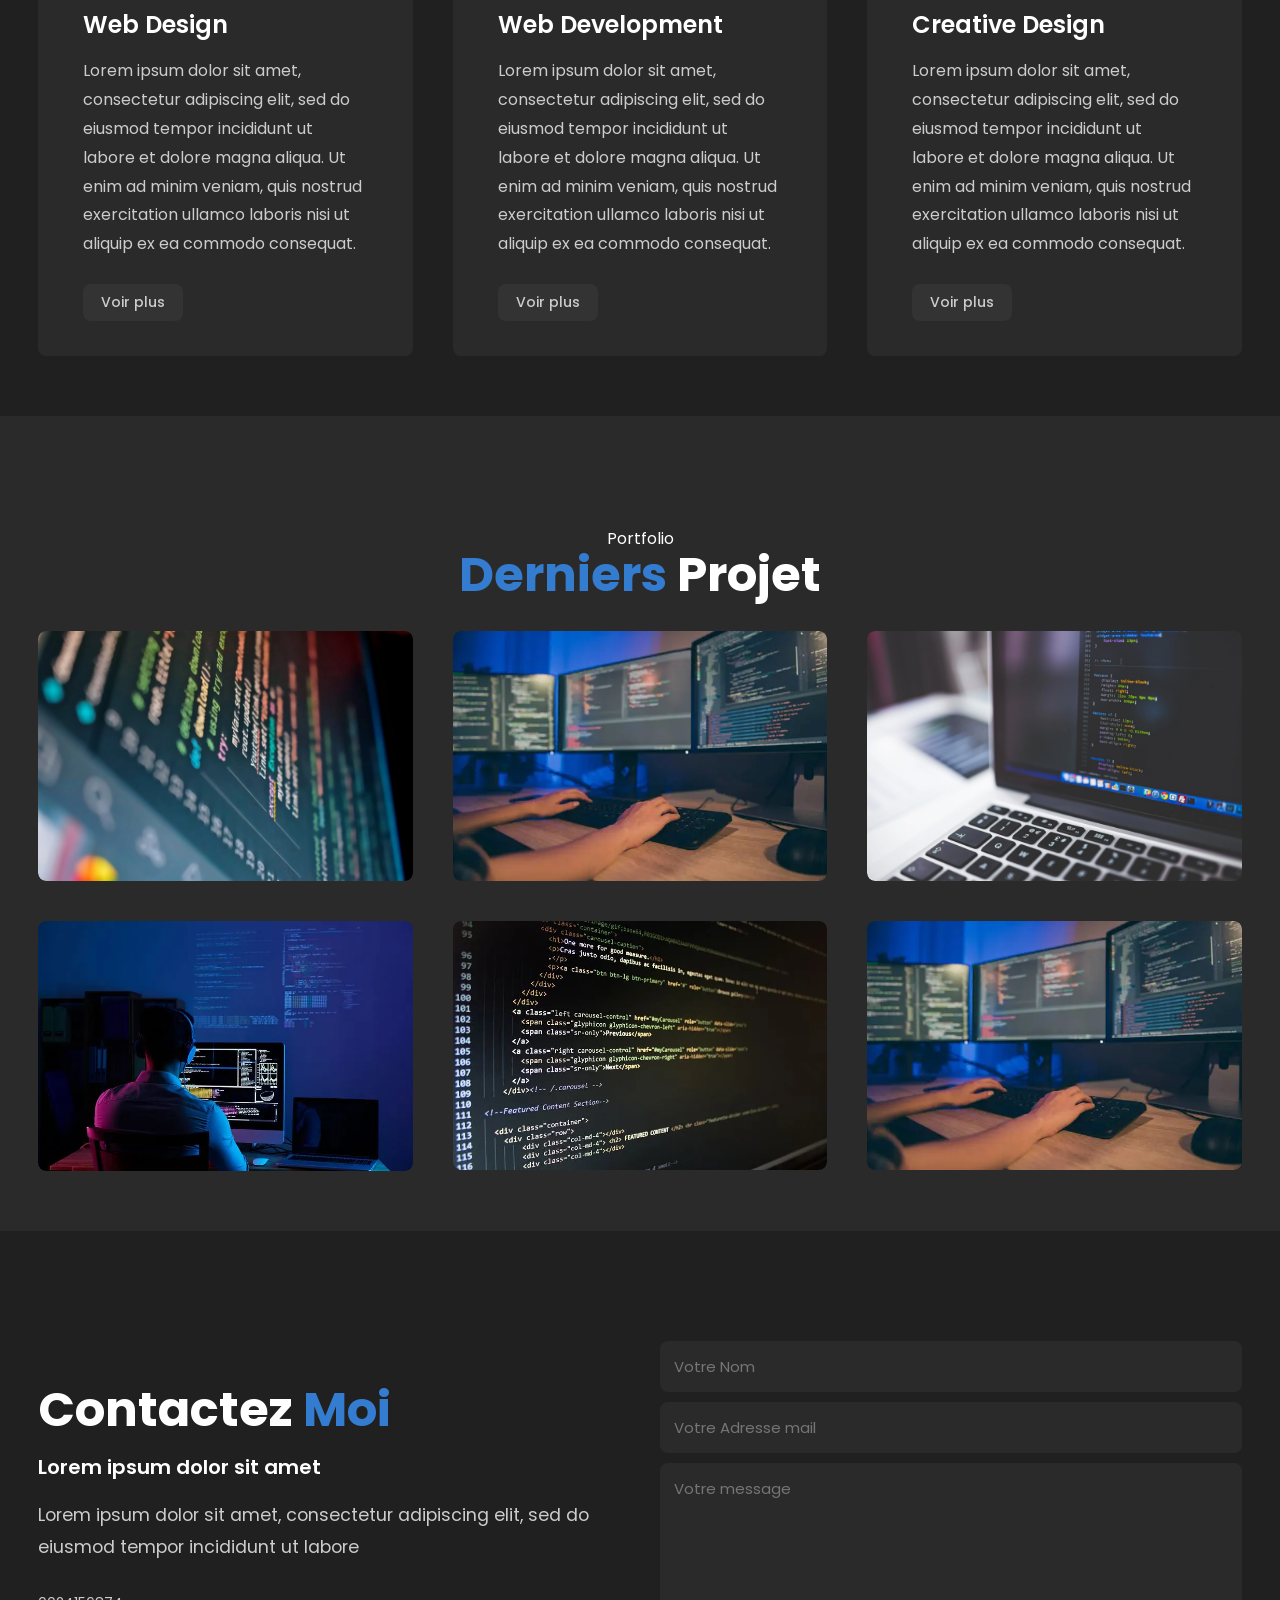
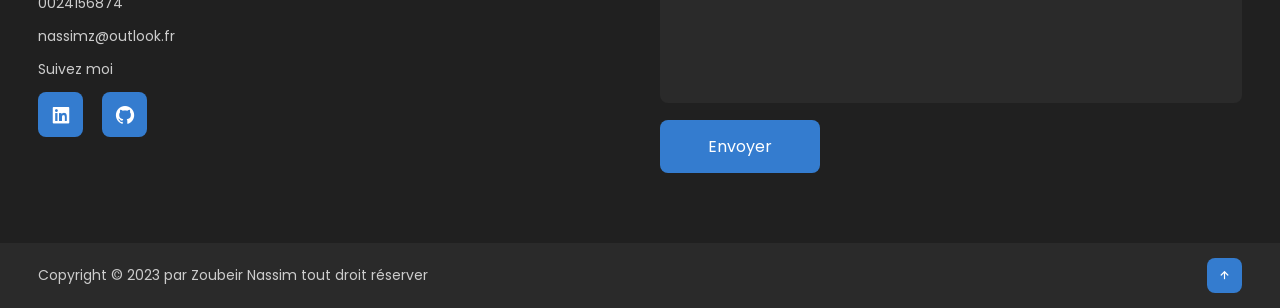
==== commit 276c89e5: "modification home 28/09" ====
--- a/index.html
+++ b/index.html
@@ -19,7 +19,7 @@
 <body>
     <!-- NAVBAR -->
     <header>
-        <a href="#" class="logo">Nass<span>i</span>m</a>
+        <a href="#" class="logo">Portfol<span>i</span>o</a>
 
         <ul class="navlist">
             <li><a href="#home" class="active">Accueil</a></li>
@@ -41,10 +41,10 @@
                 <span class="one">Bonjour</span>
                 <span class="two" id="two">Je m'appelle</span>
             </div>
-            <h1> Zoubeir Nassim</h1>
+            <h1>Zoubeir Nassim</h1>
             <h2 id="dev">Développeur<span> Web.</span></h2>
-            <p>Hello ! Je m'appelle Nassim, j'ai 26 ans. <br>
-                Je suis actuellement à la recherche d'une alternance en développement web.</p>
+            <p>Hello ! Je m'appelle Zoubeir Nassim, j'ai 26 ans. <br>
+                Je suis actuellement à la recherche d'une alternance en Développement web.</p>
             <div class="button">
                 <a href="https://github.com/NassimZoubeir" target="_blank" class="btn2"><span><i
                             class='bx bx-play'></i></span>Regardez mon travail</a>
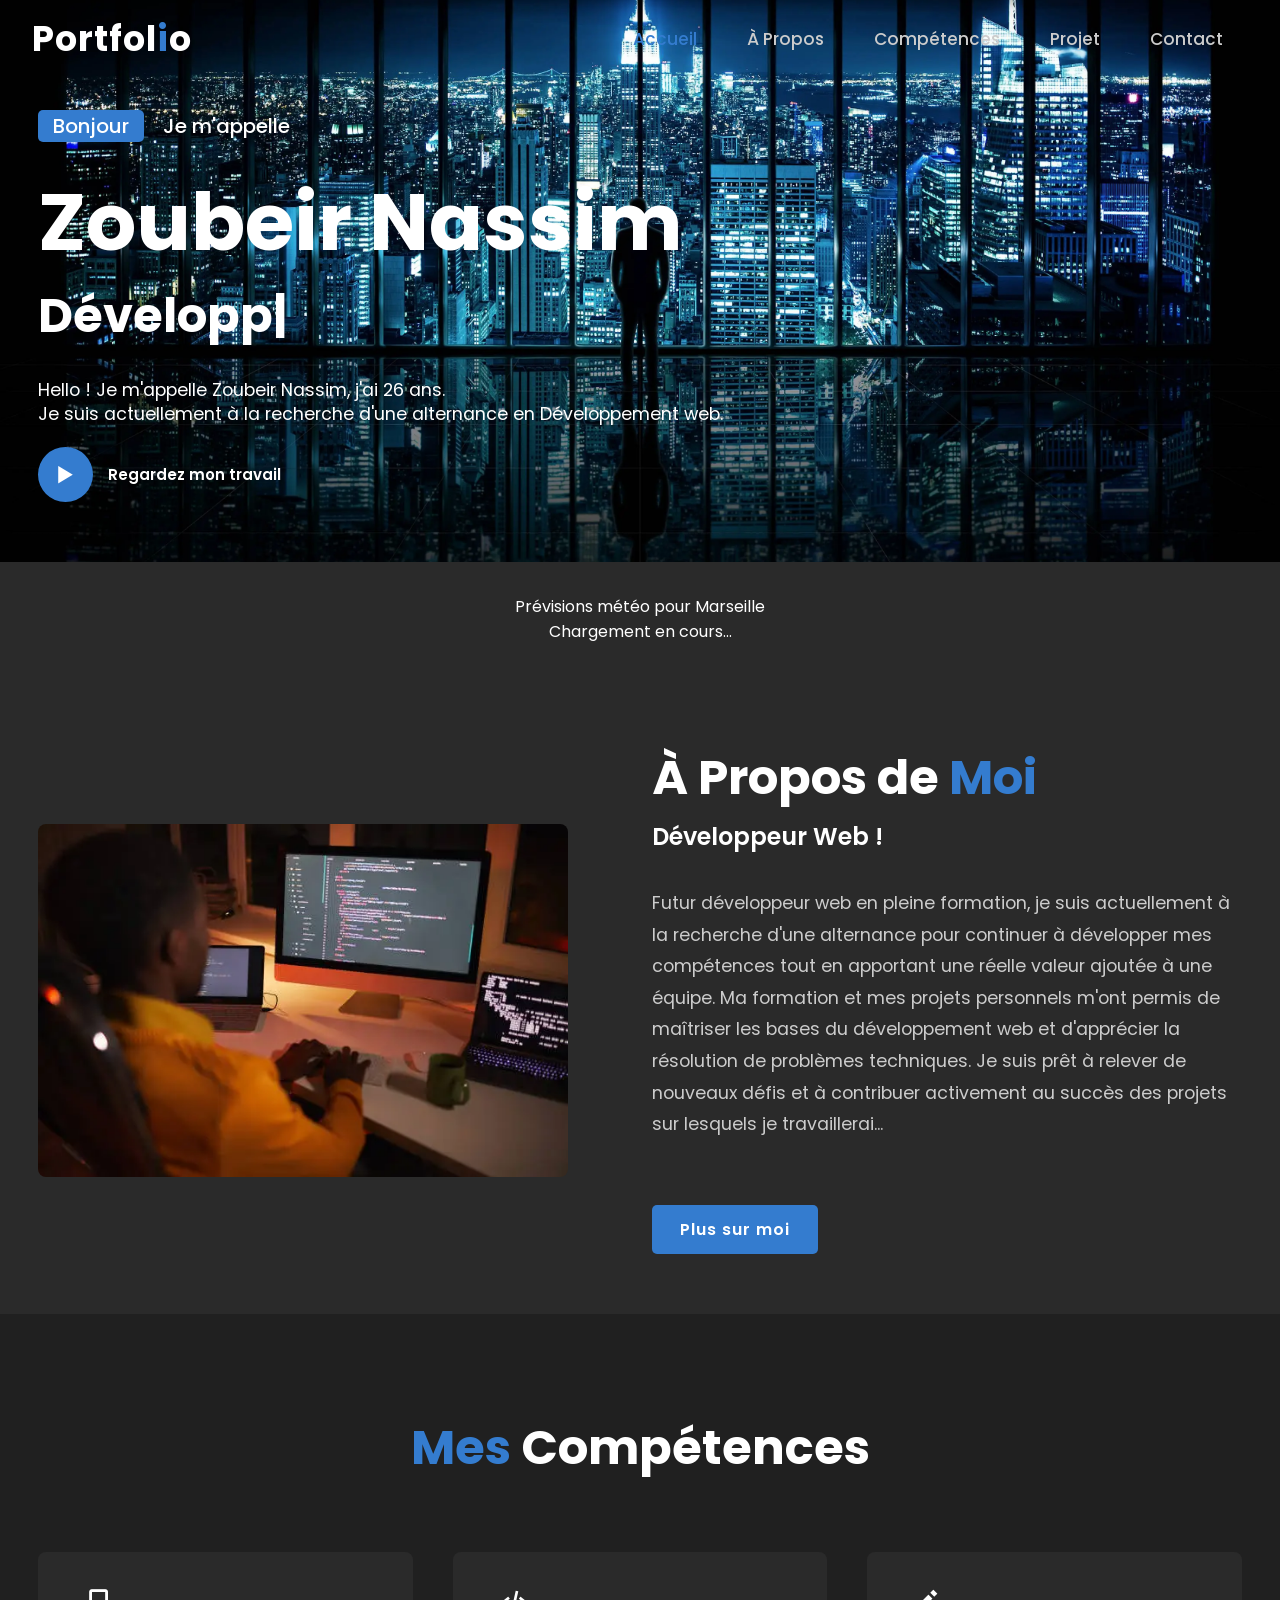
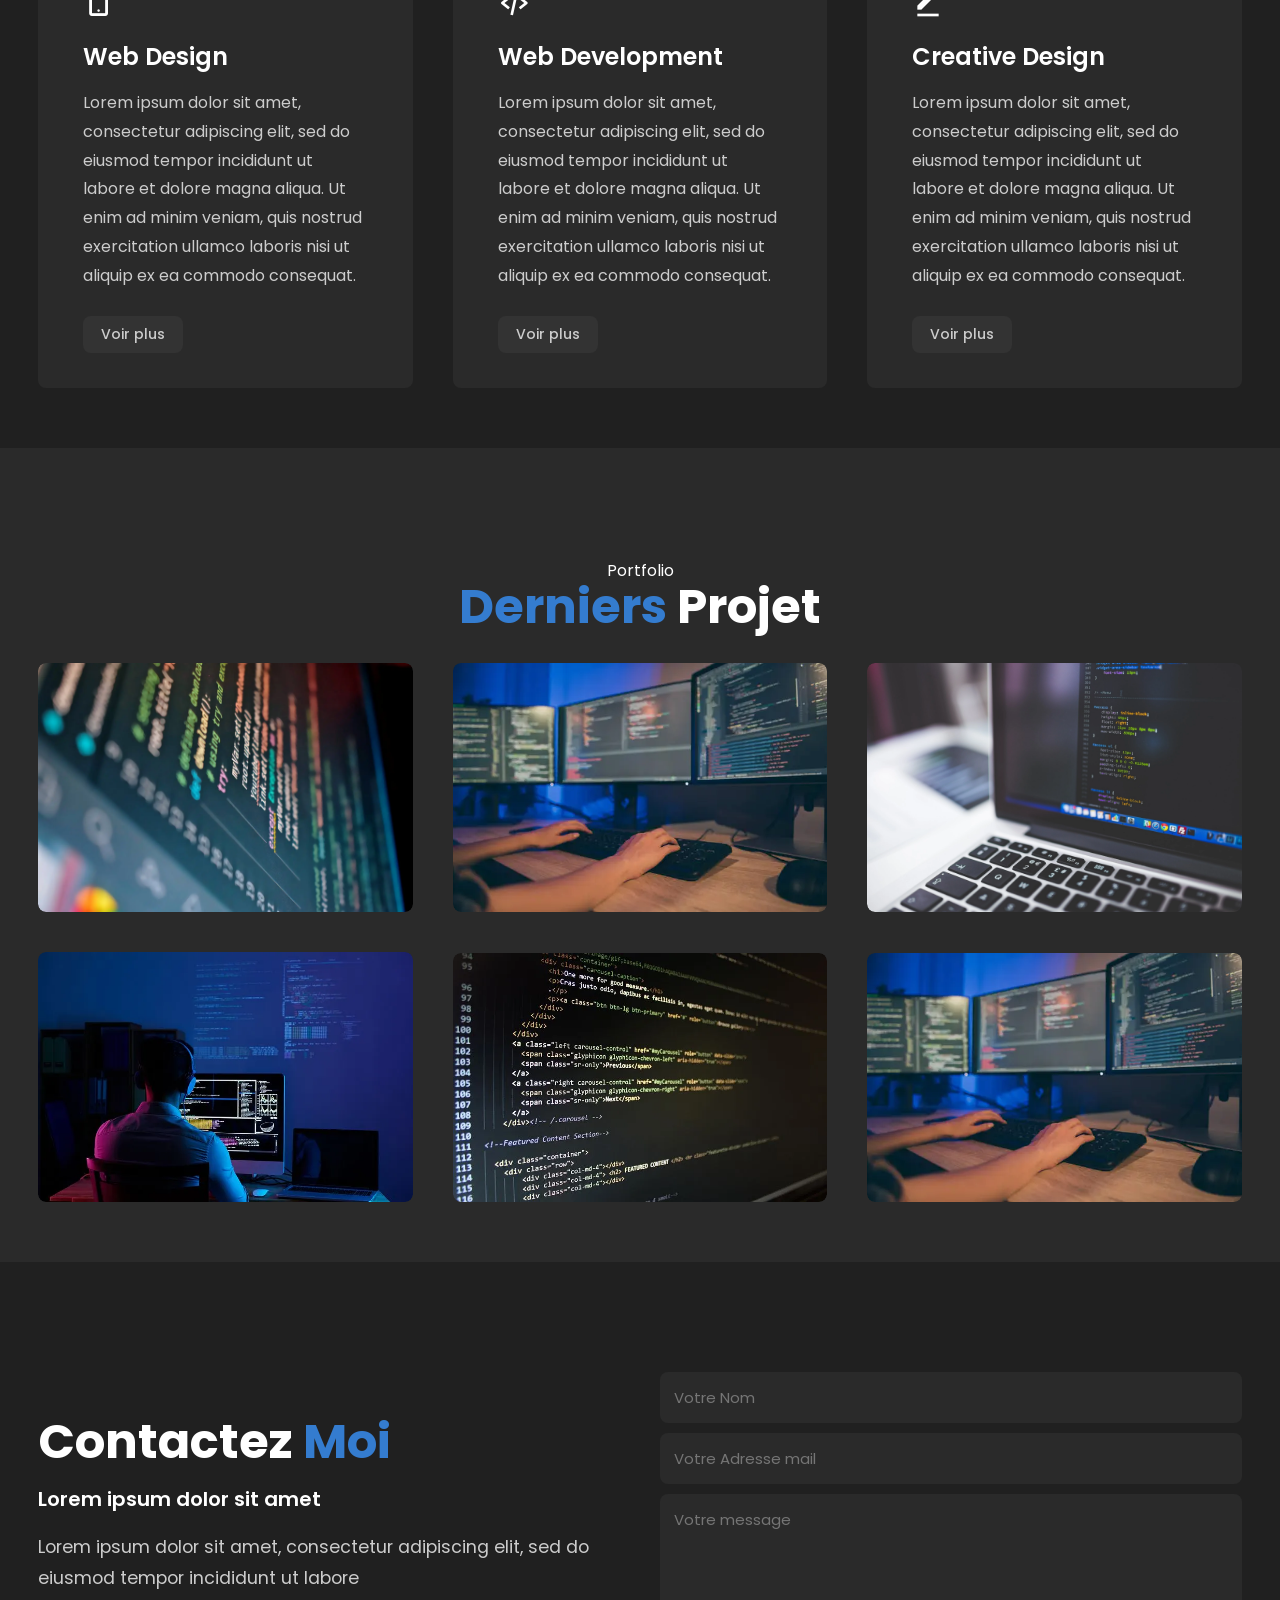
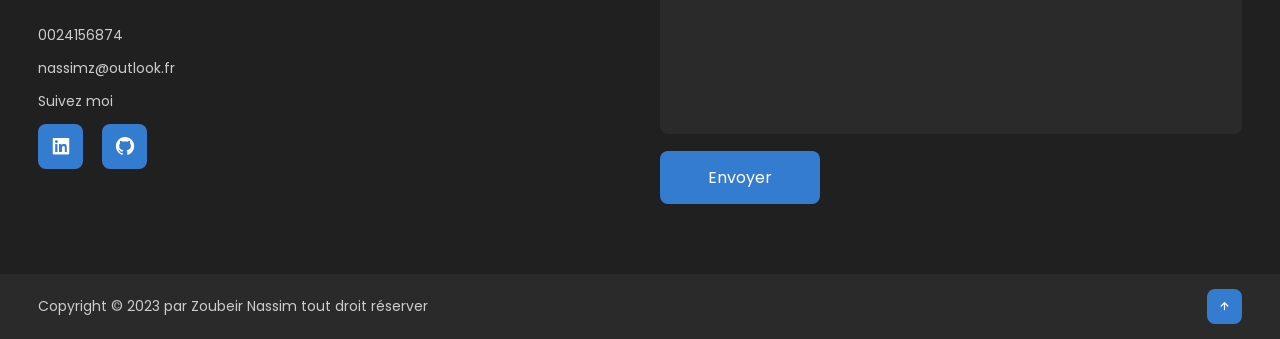
==== commit 54457247: "changement texte about" ====
--- a/index.html
+++ b/index.html
@@ -66,14 +66,9 @@
         <div class="about-text">
             <h2>À Propos de <span>Moi</span></h2>
             <h3>Développeur Web !</h3>
-            <p>J'ai acquis de nombreuses compétences et connaissances grâce à des projets réalisés tout au long de ma
-                formation.
-                Conscient du chemin à parcourir pour monter en compétences, je suis plus que jamais motivé à apprendre
-                pour
-                m'améliorer.
-                Tout en prenant en compte que notre métier est en perpétuelle évolution, je considère qu'il est
-                important de
-                chercher continuellement à se former en repoussant les limites de ses connaissances..</p>
+            <p>Futur développeur web en pleine formation, je suis actuellement à la recherche d'une alternance pour continuer à développer mes compétences tout en apportant une réelle valeur ajoutée à une équipe.
+                 Ma formation et mes projets personnels m'ont permis de maîtriser les bases du développement web et d'apprécier la résolution de problèmes techniques.
+                Je suis prêt à relever de nouveaux défis et à contribuer activement au succès des projets sur lesquels je travaillerai...</p>
             <a href="https://github.com/NassimZoubeir" target="_blank" class="btn">Plus sur moi</a>
         </div>
     </section>
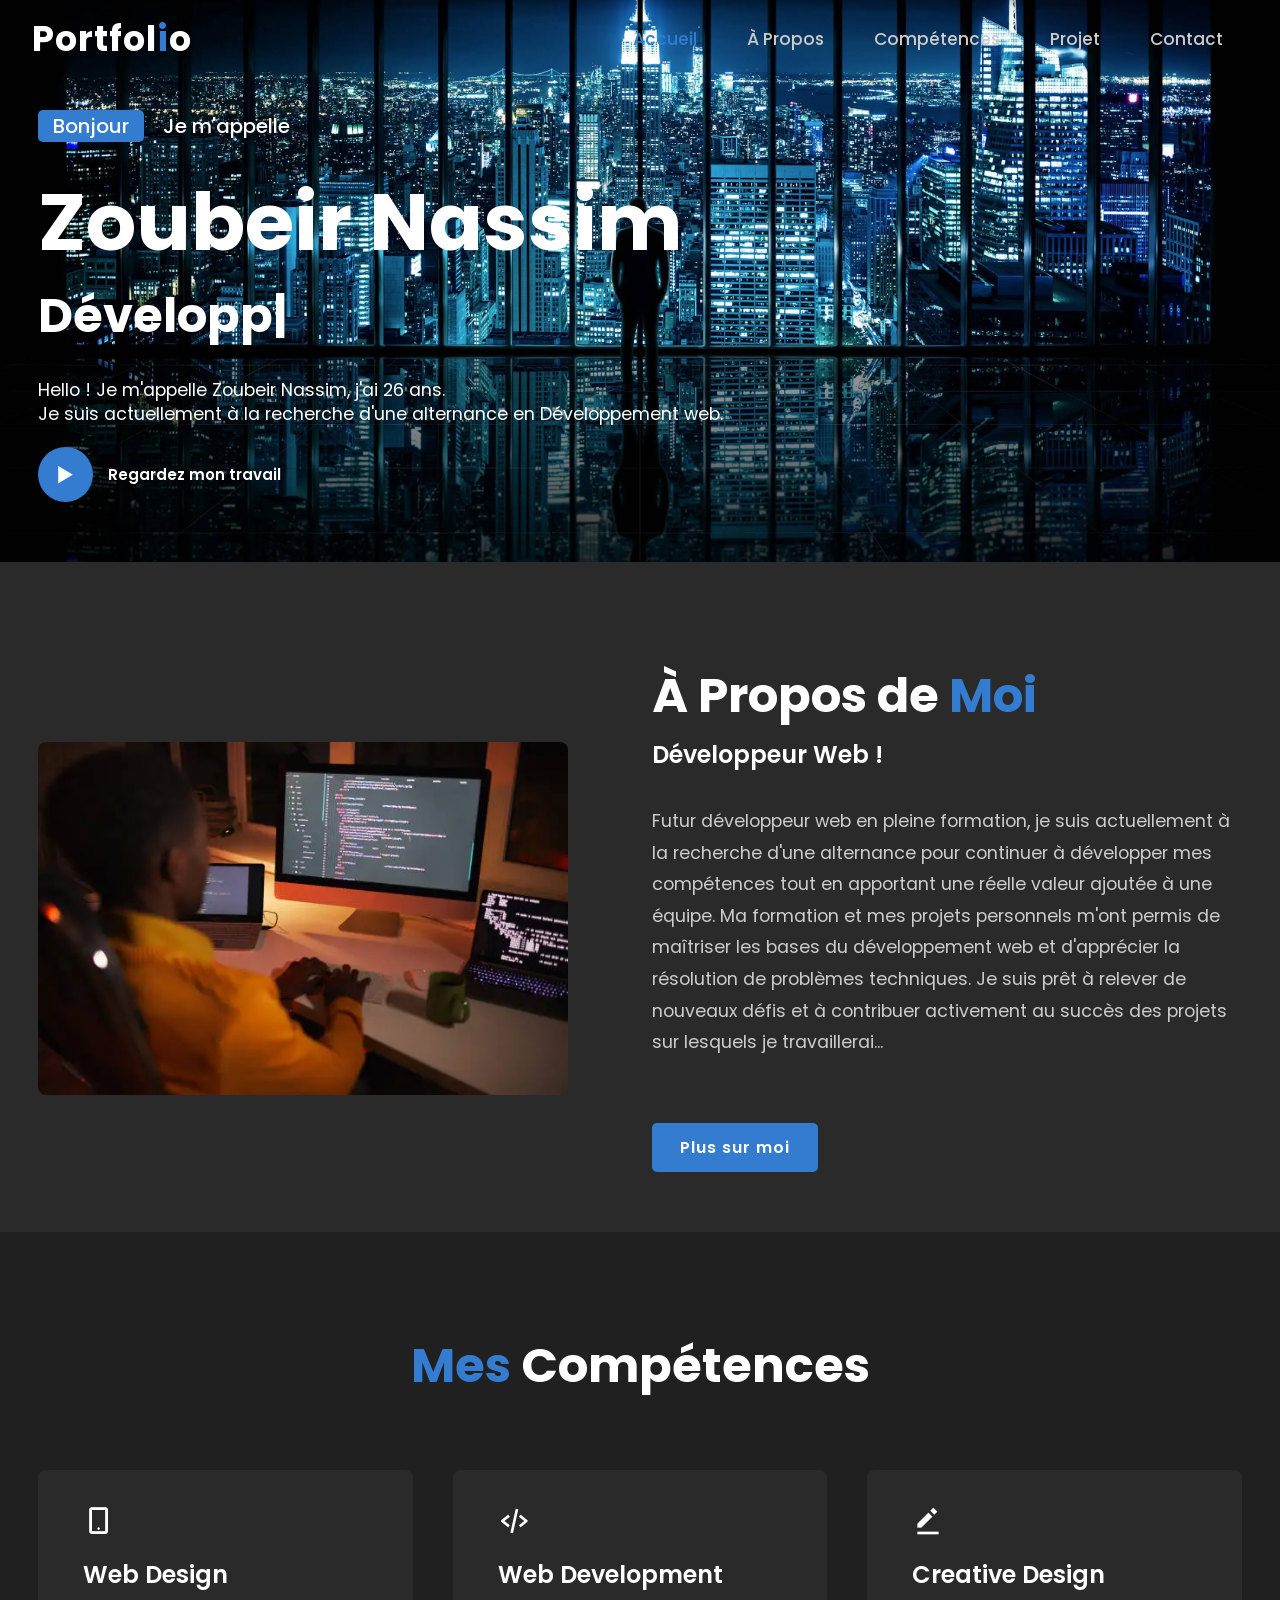
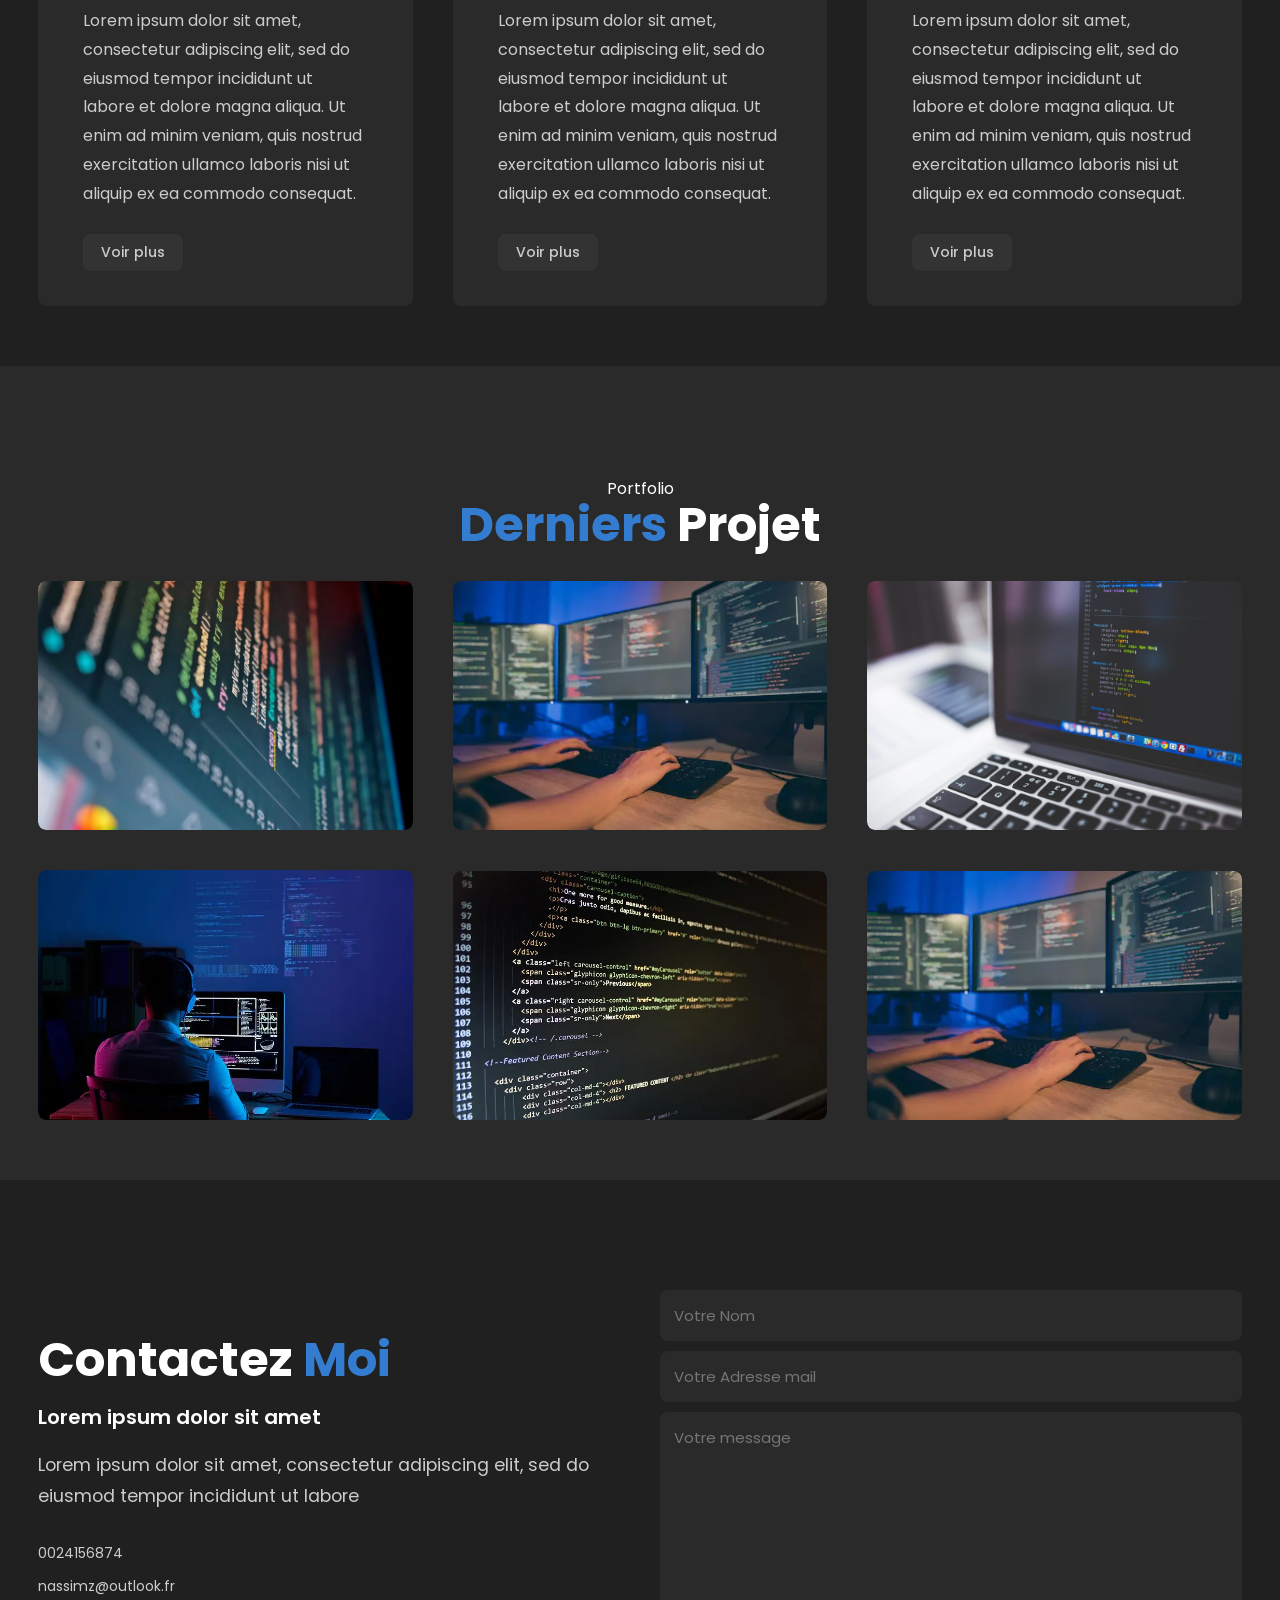
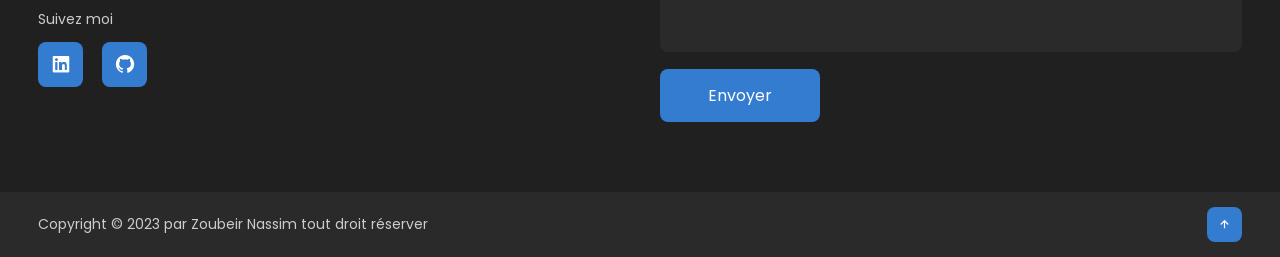
==== commit 01d5a974: "retrait météo" ====
--- a/index.html
+++ b/index.html
@@ -53,10 +53,10 @@
     </section>
 
     <!-- ABOUT -->
-    <div id="weather">
+    <!-- <div id="weather">
         <p>Prévisions météo pour Marseille</p>
         <p>Chargement en cours...</p>
-    </div>
+    </div> -->
 
     <section class="about" id="about">
         <div class="about-img">
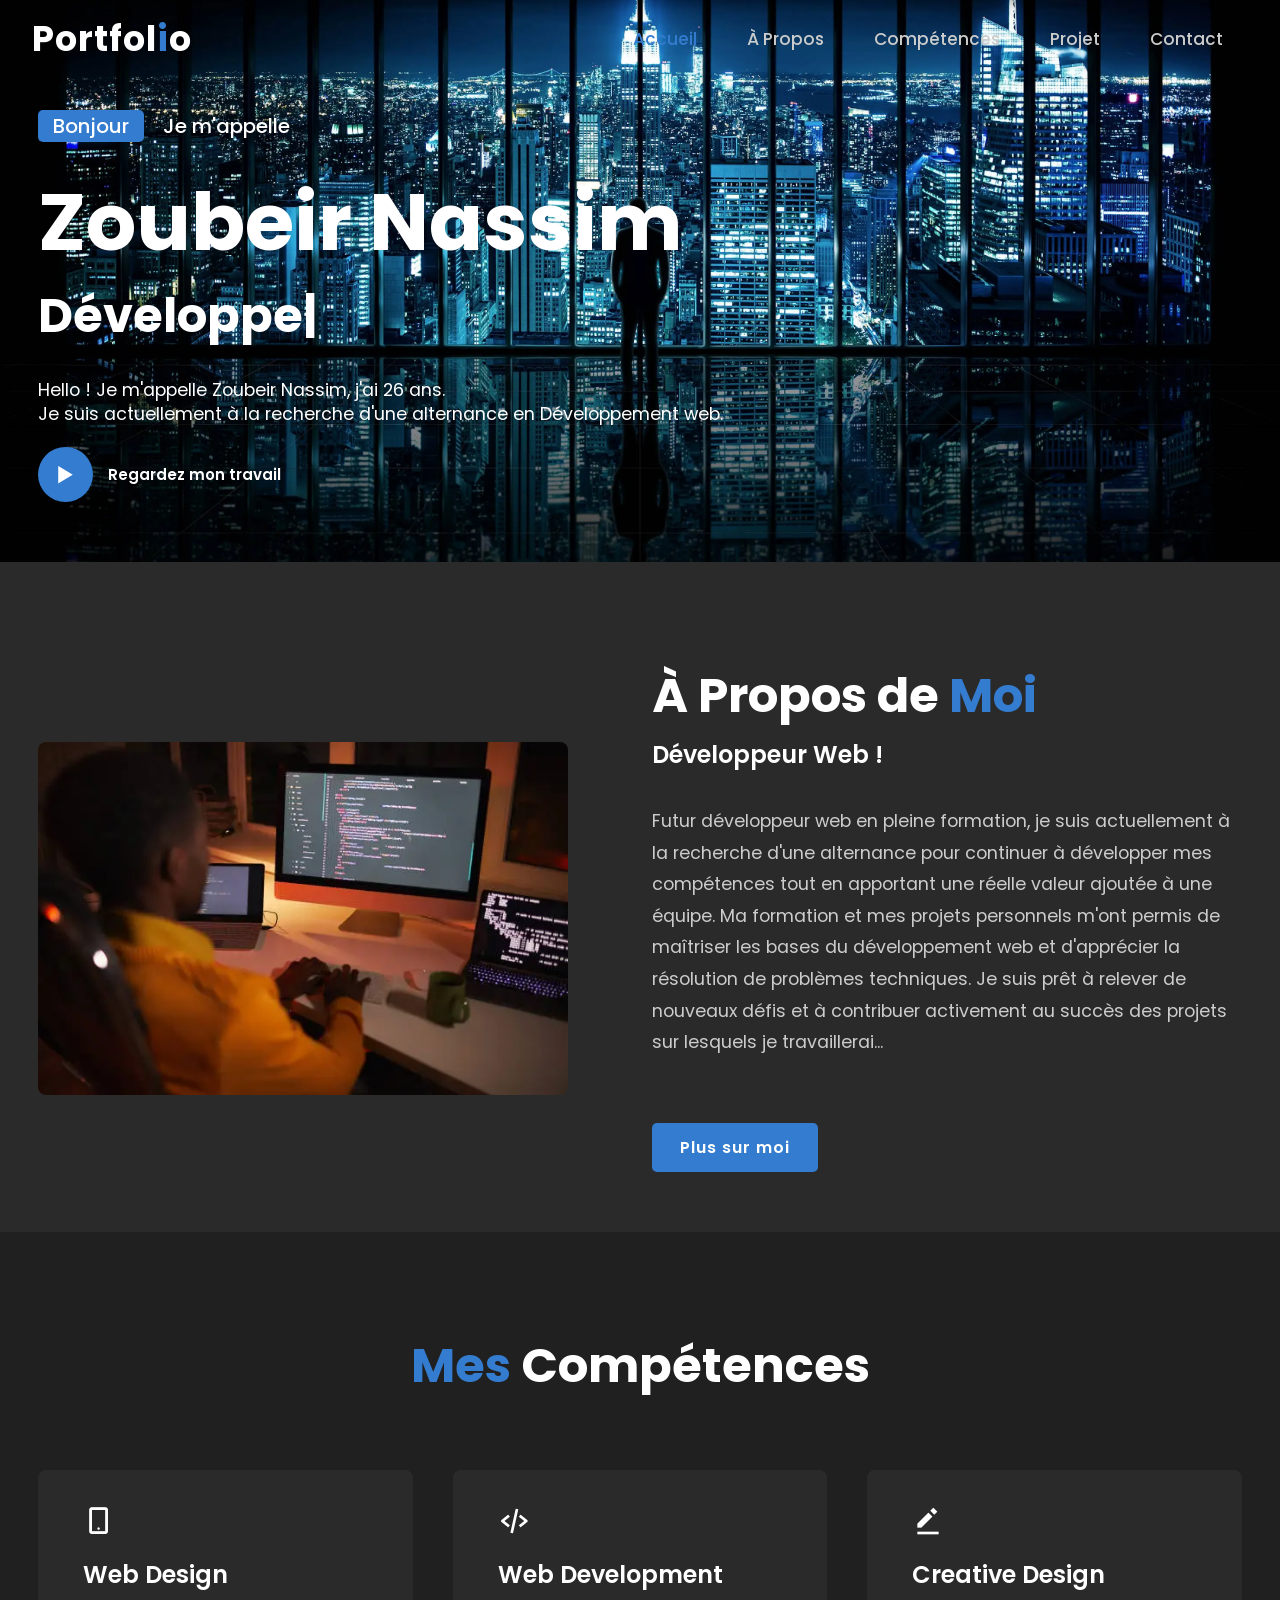
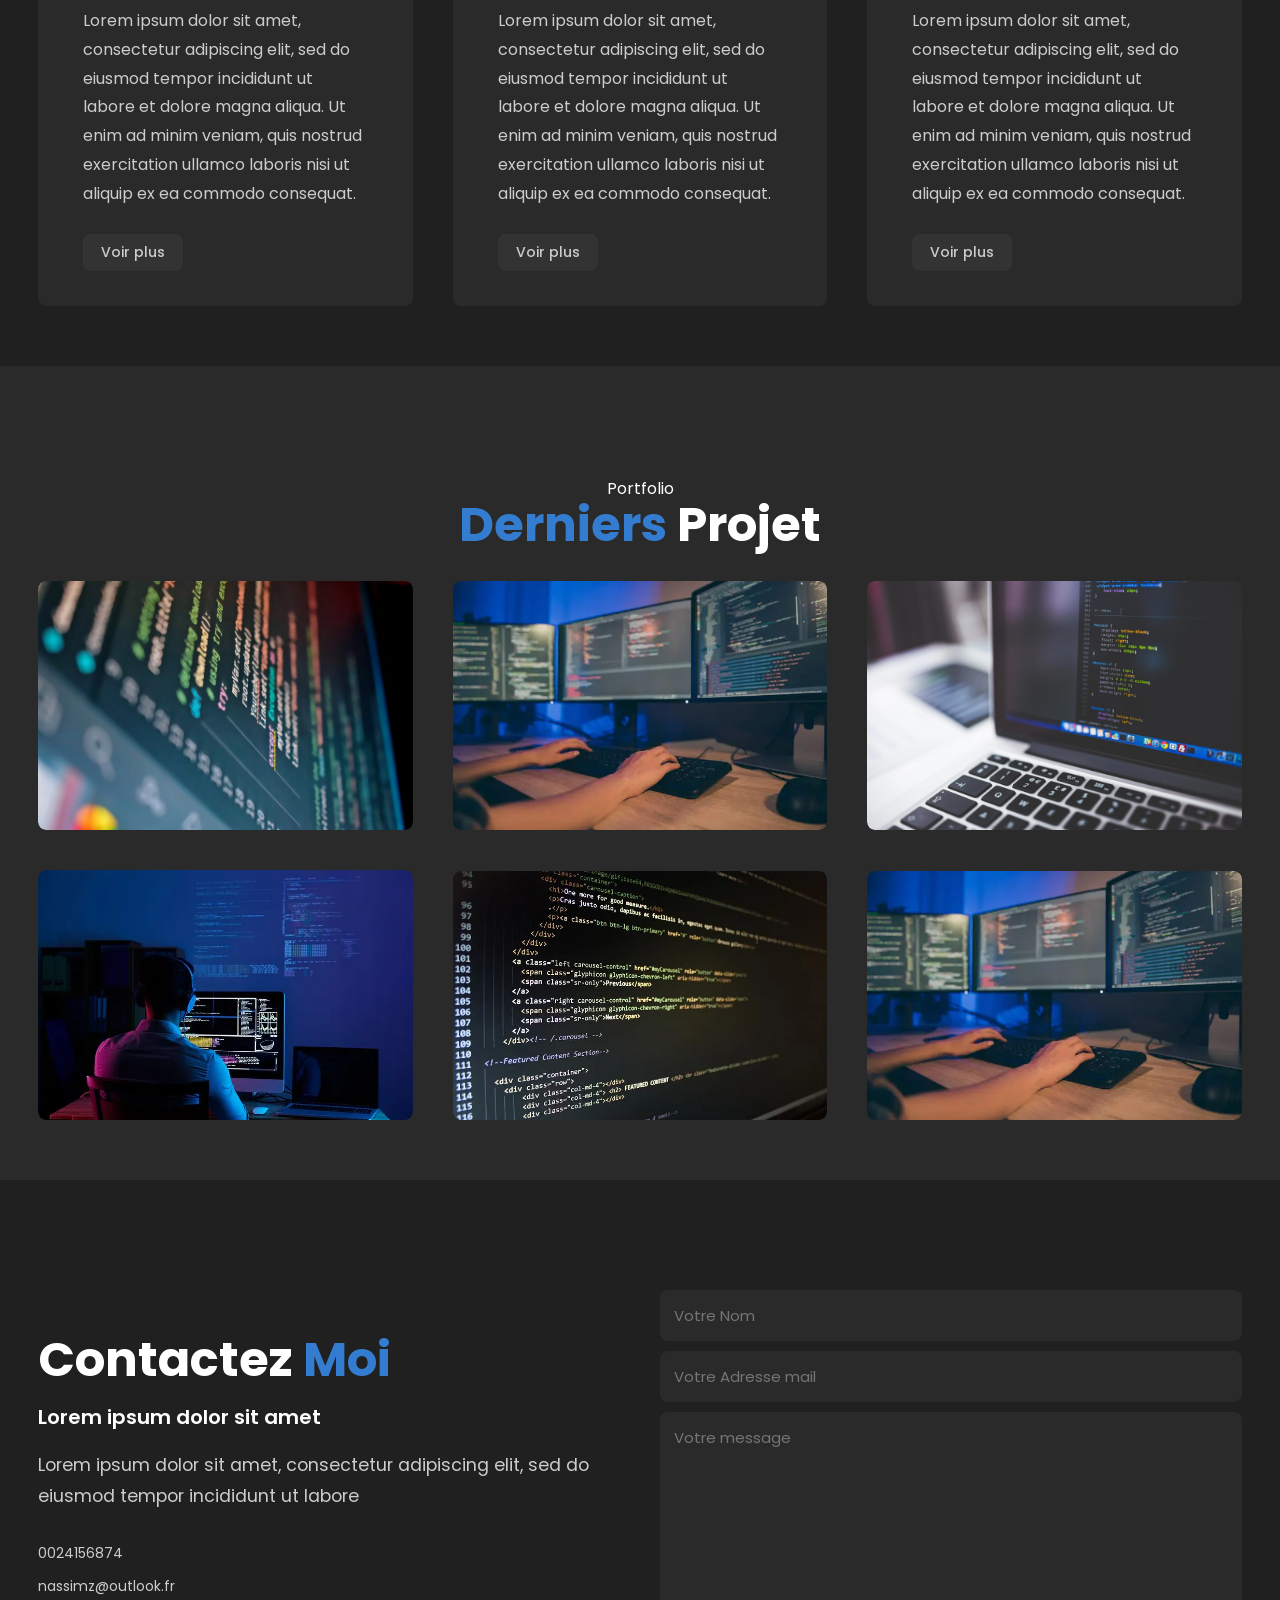
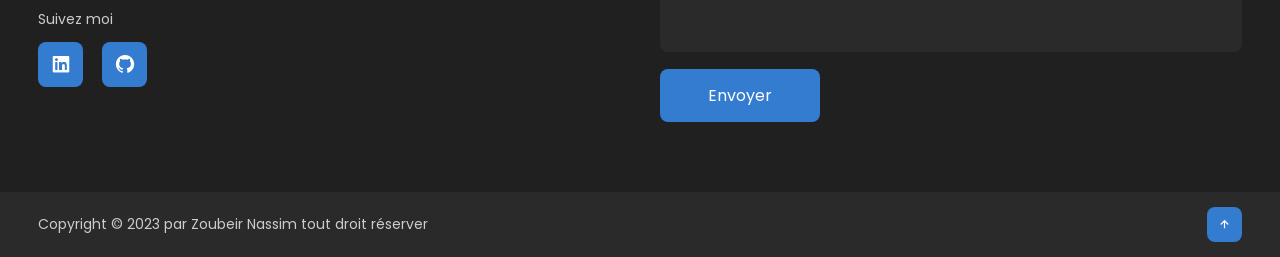
==== commit 75ecb28f: "ajout target blank sur les projets" ====
--- a/index.html
+++ b/index.html
@@ -153,7 +153,7 @@
                 <div class="layer">
                     <h3> Cinéma</h3>
                     <p>Site sur le cinéma permettant de rechercher des films</p>
-                    <a href="https://github.com/NassimZoubeir/Projet-Film">
+                    <a href="https://github.com/NassimZoubeir/Projet-Film" target="_blank">
                         <i class='bx bx-link-external'></i>
                     </a>
                 </div>
@@ -175,7 +175,7 @@
                 <div class="layer">
                     <h3>Projet Chien</h3>
                     <p>Création d'un chien en HTML CSS</p>
-                    <a href="https://github.com/NassimZoubeir/Projet-Chien">
+                    <a href="https://github.com/NassimZoubeir/Projet-Chien" target="_blank">
                         <i class='bx bx-link-external'></i>
                     </a>
                 </div>
@@ -187,7 +187,7 @@
                     <h3> Visual Design</h3>
                     <p>Check out 10 Best Design's updates for the top web design &
                         development companies.</p>
-                    <a href="#">
+                    <a href="#" target="_blank">
                         <i class='bx bx-link-external'></i>
                     </a>
                 </div>
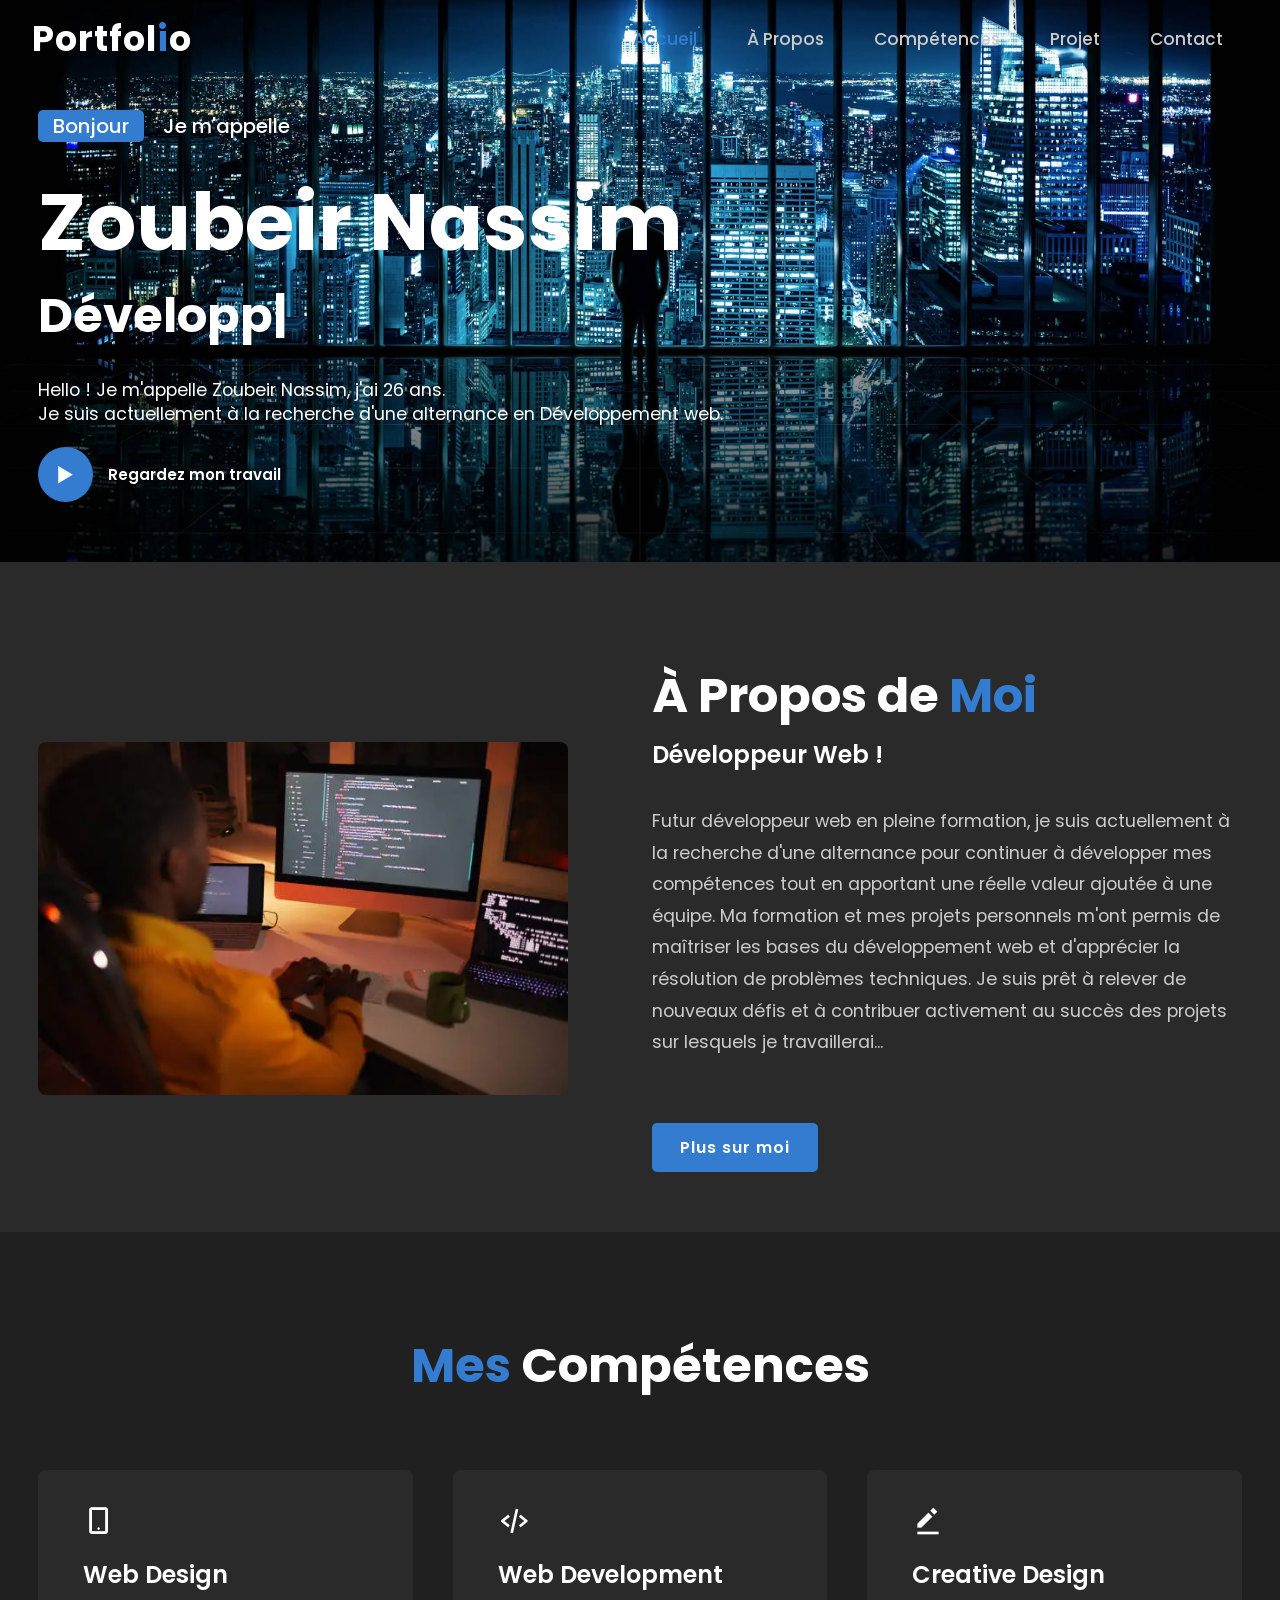
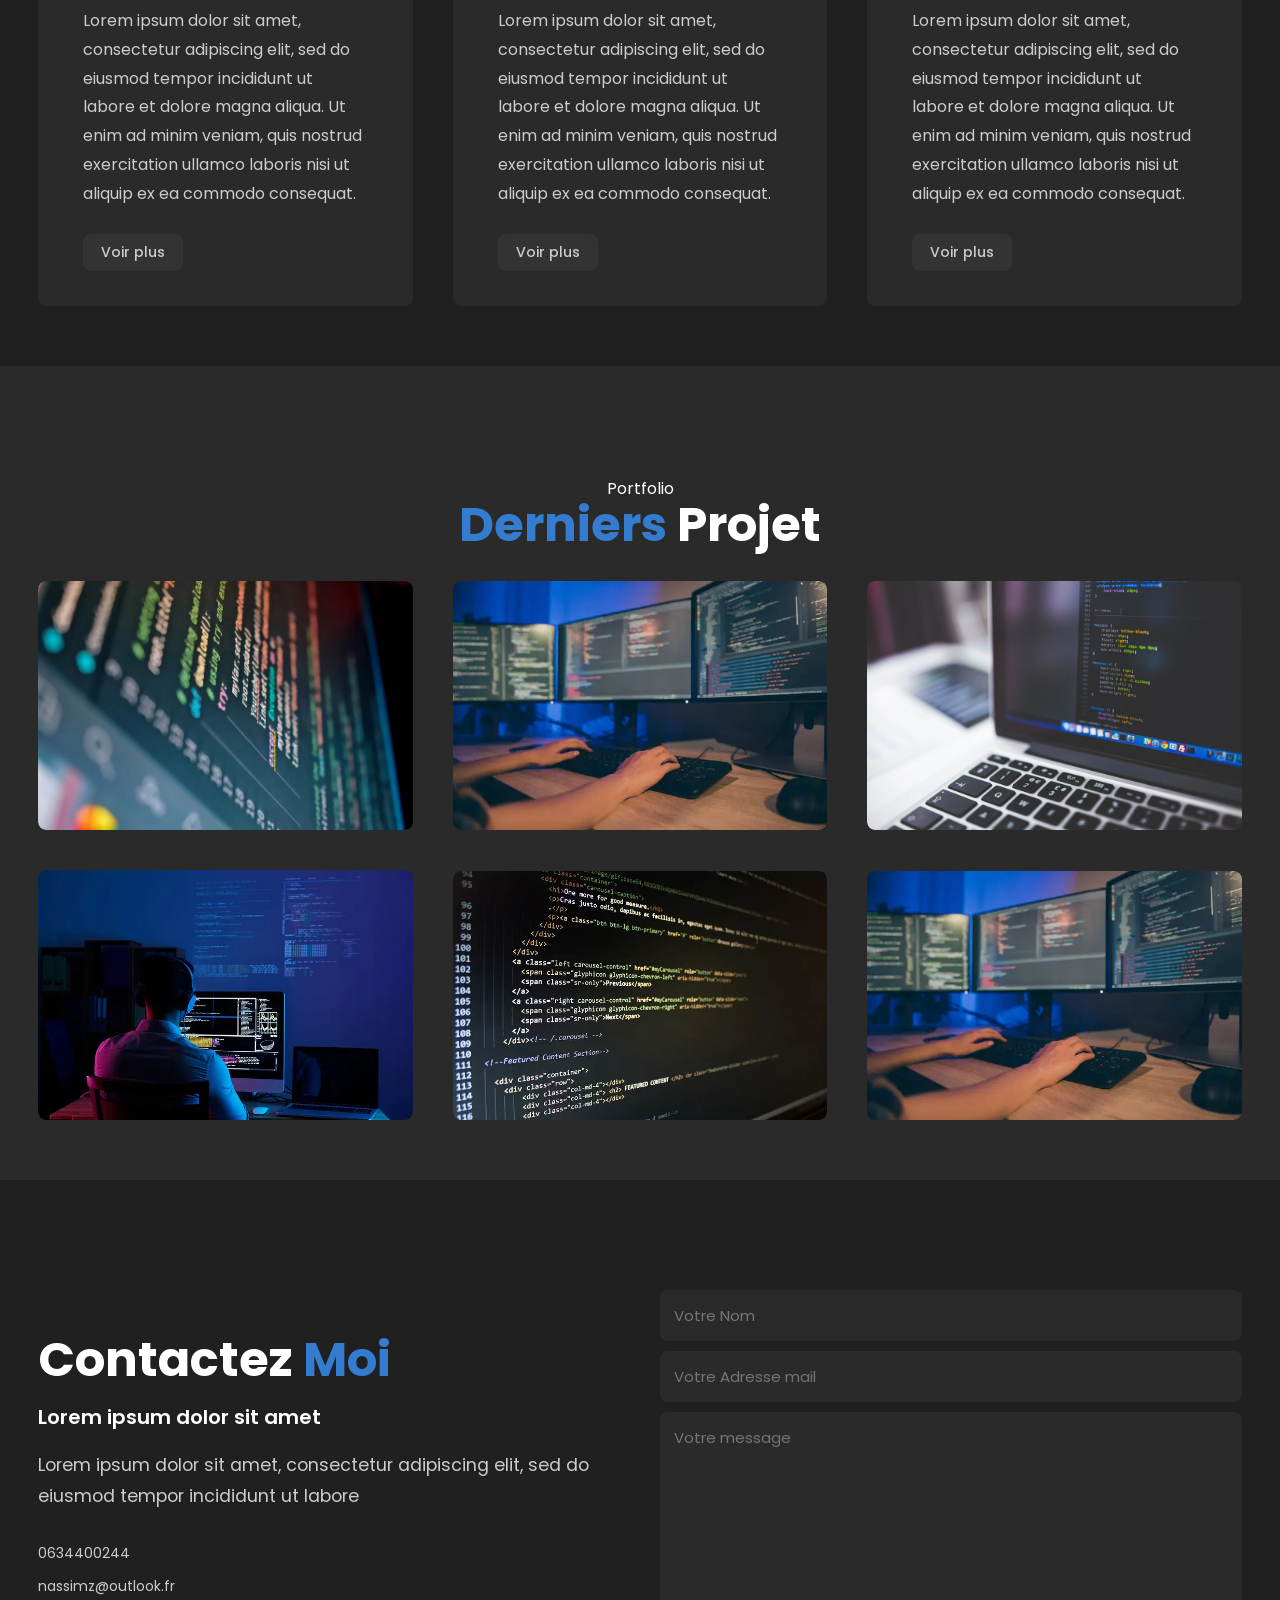
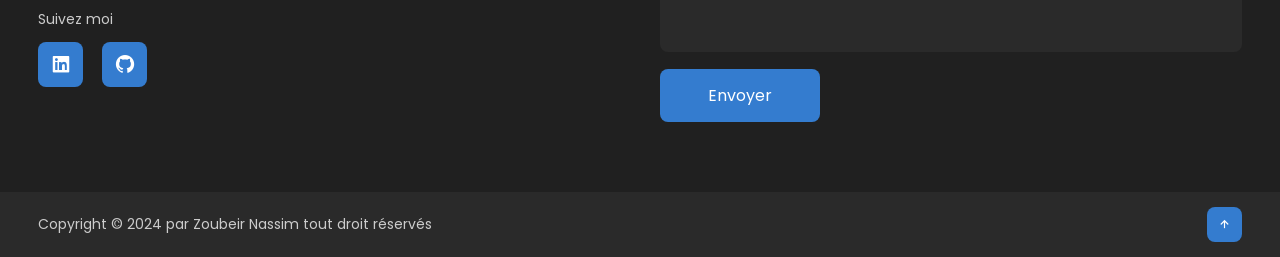
==== commit fa7db2c6: "modification contact" ====
--- a/index.html
+++ b/index.html
@@ -203,7 +203,7 @@
             <p>Lorem ipsum dolor sit amet, consectetur adipiscing elit, sed do eiusmod tempor incididunt ut labore</p>
             <div class="list">
                 <ul>
-                    <li><a href="#">0024156874</a></li>
+                    <li><a href="#">0634400244</a></li>
                     <li><a href="#">nassimz@outlook.fr</a></li>
                     <li><a href="#">Suivez moi</a></li>
                 </ul>
@@ -230,7 +230,7 @@
     <!-- FOOTER  -->
     <div class="end">
         <div class="last-text">
-            <p>Copyright © 2023 par Zoubeir Nassim tout droit réserver</p>
+            <p>Copyright © 2024 par Zoubeir Nassim tout droit réservés</p>
         </div>
 
         <div class="top">
